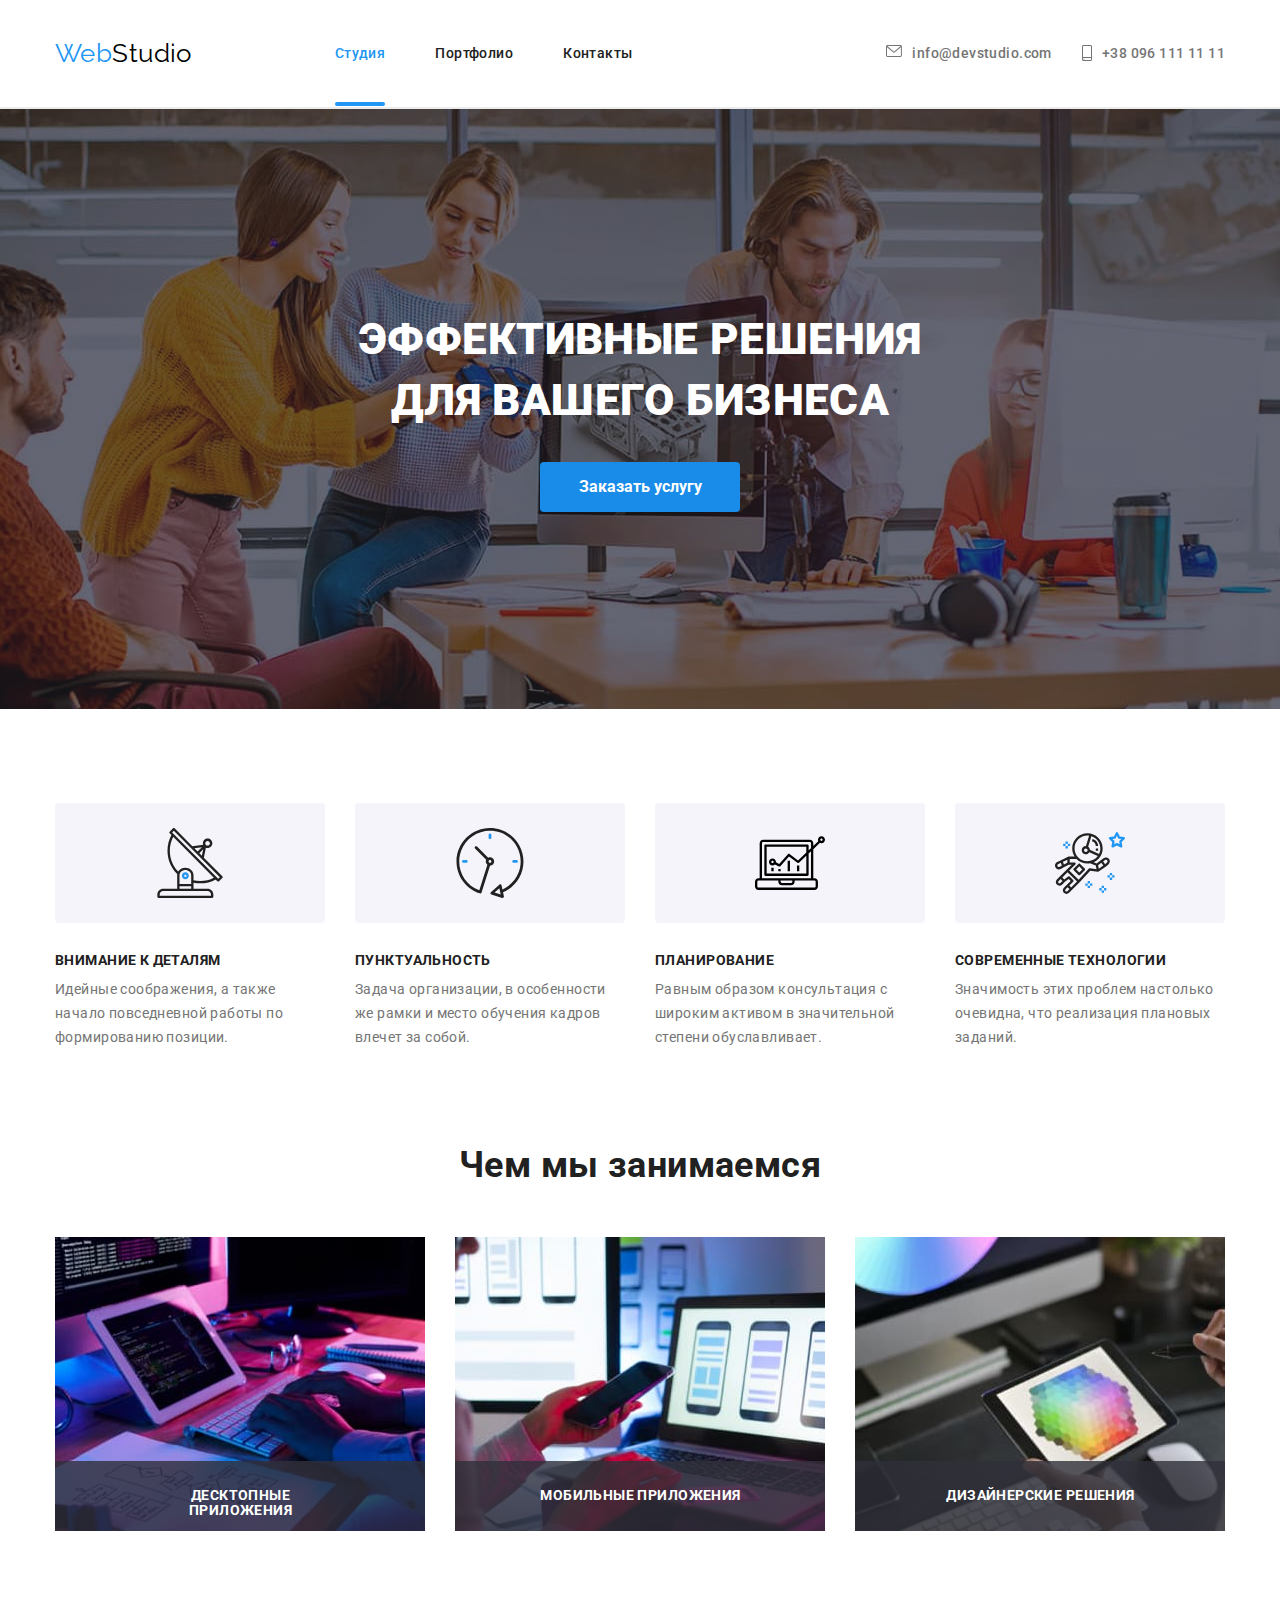
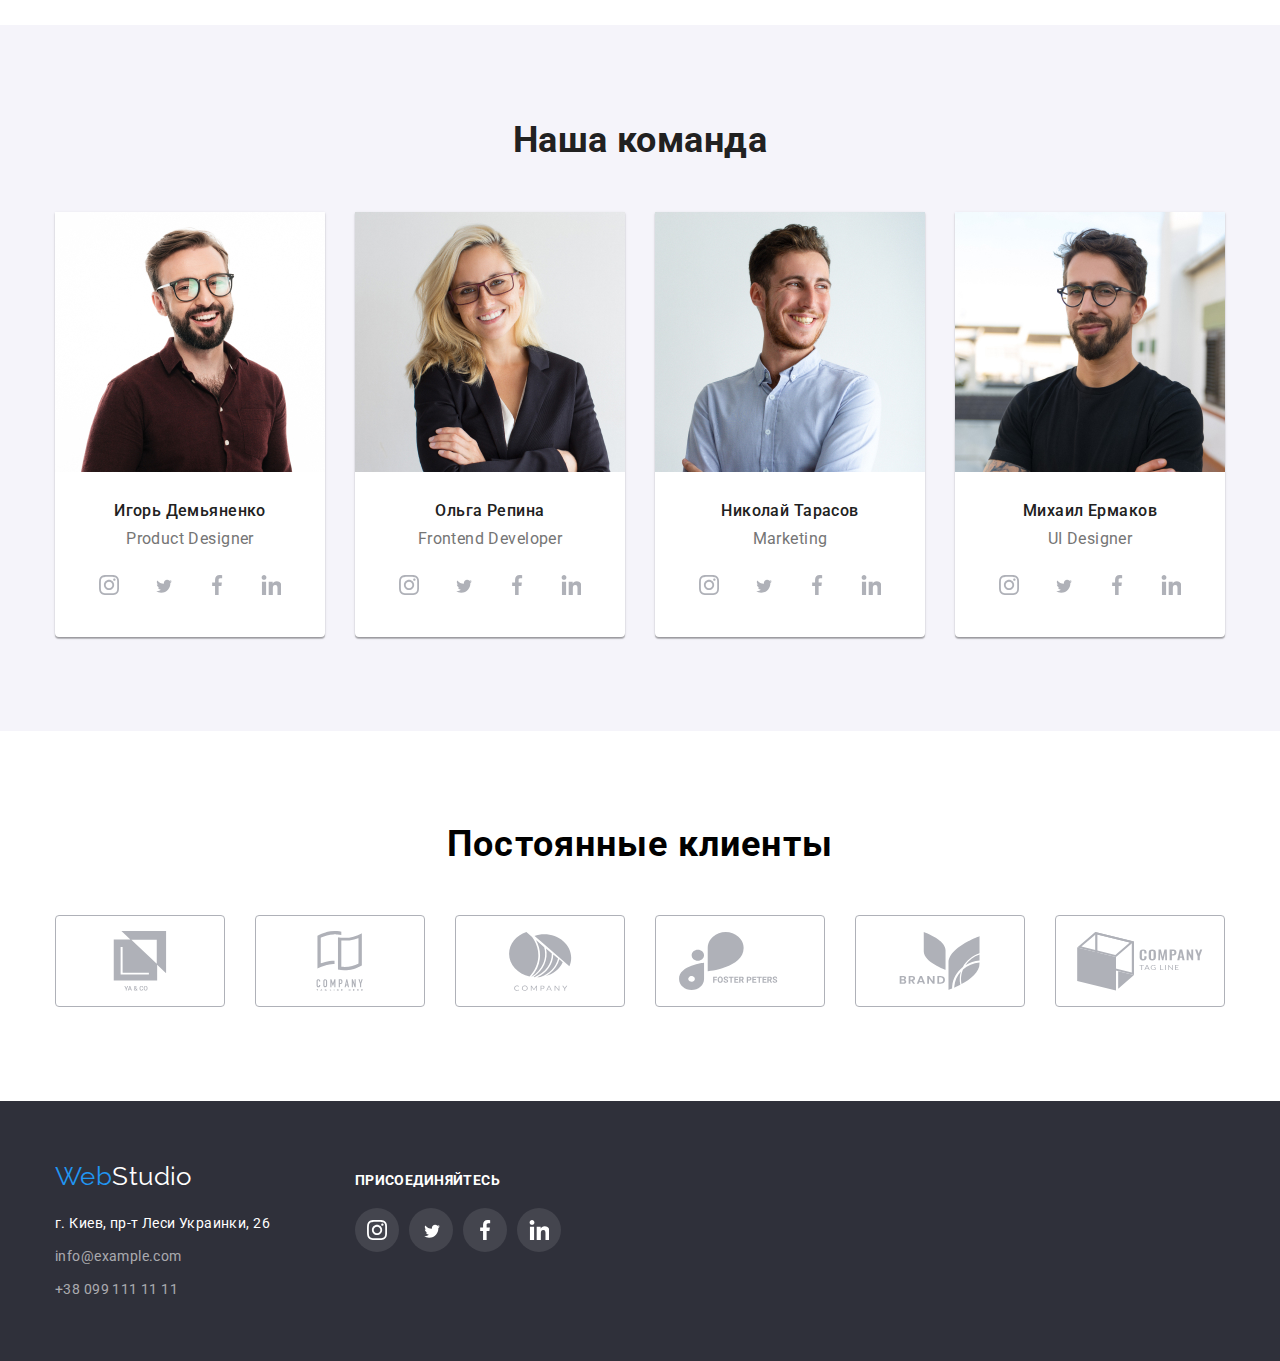
==== index.html @ b3070d26 "Initial commit" ====
<!DOCTYPE html>
<html lang="ru">
  <head>
    <meta charset="UTF-8" />
    <meta http-equiv="X-UA-Compatible" content="IE=edge" />
    <meta name="viewport" content="width=device-width, initial-scale=1.0" />
    <title>Студия</title>
    <link rel="preconnect" href="https://fonts.googleapis.com" />
    <link rel="preconnect" href="https://fonts.gstatic.com" crossorigin />
    <link
      href="https://fonts.googleapis.com/css2?family=Raleway:wght@700&family=Roboto:wght@400;500;700;900&display=swap"
      rel="stylesheet"
    />
    <link
      rel="stylesheet"
      href="https://cdnjs.cloudflare.com/ajax/libs/modern-normalize/1.1.0/modern-normalize.min.css"
    />
    <link rel="stylesheet" href="./css/styles.css" />
  </head>
  <body class="body">
    <!--шапка профиля-->
    <header class="header">
      <div class="container header-container">
        <nav class="main-nav">
          <a href="./index.html" class="logo"
            ><span class="accent">Web</span>Studio</a
          >
          <ul class="site-nav list">
            <li class="item">
              <a href="./index.html" class="link-current link">Студия</a>
            </li>
            <li class="item">
              <a href="./portfolio.html" class="link"> Портфолио</a>
            </li>
            <li class="item"><a href="" class="link">Контакты</a></li>
          </ul>
        </nav>
        <ul class="auth-nav list">
          <li class="auth-item">
            <a href="mailto:info@devstudio.com" class="mail">
              <svg class="auth-icon" width="16" height="12">
                <use href="./images-studio/icons.svg#icon-mail"></use></svg
              >info@devstudio.com</a
            >
          </li>
          <li class="auth-item">
            <a href="tel:+380961111111" class="phone"
              ><svg class="auth-icon" width="10" height="16">
                <use
                  href="./images-studio/icons.svg#icon-smartphone"
                ></use></svg
              >+38 096 111 11 11</a
            >
          </li>
        </ul>
      </div>
    </header>
    <!--Герой-->
    <main>
      <div class="overlay-hero">
        <section class="hero">
          <div class="container hero-container">
            <h1 class="hero-title">
              ЭФФЕКТИВНЫЕ РЕШЕНИЯ<br />
              ДЛЯ ВАШЕГО БИЗНЕСА
            </h1>
            <button type="button" class="hero-button" data-modal-open>
              Заказать услугу
            </button>
          </div>
        </section>
      </div>
      <!--Особенности-->
      <section class="section-feature">
        <div class="container">
          <ul class="feature-list list">
            <li class="item">
              <div class="feature-box">
                <svg class="feature-item">
                  <use href="./images-studio/icons.svg#icon-antenna"></use>
                </svg>
              </div>
              <h3 class="title">Внимание к деталям</h3>
              <p>
                Идейные соображения, а также начало повседневной работы по
                формированию позиции.
              </p>
            </li>
            <li class="item">
              <div class="feature-box">
                <svg class="feature-item">
                  <use href="./images-studio/icons.svg#icon-clock"></use>
                </svg>
              </div>
              <h3 class="title">Пунктуальность</h3>
              <p>
                Задача организации, в особенности же рамки и место обучения
                кадров влечет за собой.
              </p>
            </li>
            <li class="item">
              <div class="feature-box">
                <svg class="feature-item">
                  <use href="./images-studio/icons.svg#icon-diagram"></use>
                </svg>
              </div>
              <h3 class="title">Планирование</h3>
              <p>
                Равным образом консультация с широким активом в значительной
                степени обуславливает.
              </p>
            </li>
            <li class="item">
              <div class="feature-box">
                <svg class="feature-item">
                  <use href="./images-studio/icons.svg#icon-astronaut"></use>
                </svg>
              </div>
              <h3 class="title">Современные технологии</h3>
              <p>
                Значимость этих проблем настолько очевидна, что реализация
                плановых заданий.
              </p>
            </li>
          </ul>
        </div>
      </section>
      <!--чем мы занимаемся-->
      <section class="section works">
        <div class="container works-container">
          <h2 class="works-title">Чем мы занимаемся</h2>
          <ul class="works-list list">
            <li class="works-cover">
              <div class="works-text">
                <p>Десктопные приложения</p>
              </div>
              <img
                src="./images-studio/box1.jpg"
                alt="создание сайтов"
                width="370"
                height="294"
              />
            </li>
            <li class="works-cover">
              <div class="works-text">
                <p>Мобильные приложения</p>
              </div>
              <img
                src="./images-studio/box2.jpg"
                alt="десктоп версия"
                width="370"
                height="294"
              />
            </li>
            <li class="works-cover">
              <div class="works-text">
                <p>Дизайнерские решения</p>
              </div>
              <img
                src="./images-studio/box3.jpg"
                alt="мобильная игры"
                width="370"
                height="294"
              />
            </li>
          </ul>
        </div>
      </section>
      <!--наша команда-->
      <section class="section team">
        <div class="container team-container">
          <h2 class="team-title">Наша команда</h2>
          <ul class="team-list list">
            <li class="team-card">
              <img
                src="./images-studio/1.jpg"
                alt="мужчина в очках"
                width="270"
              />
              <div class="team-wrap">
                <h3 class="team-item">Игорь Демьяненко</h3>
                <p class="description">Product Designer</p>
                <ul class="master-social-list">
                  <li class="master-social-item">
                    <a href="" class="master-social-link">
                      <svg class="master-social-icon" width="20" height="20">
                        <use
                          href="./images-studio/icons.svg#icon-instagram"
                        ></use>
                      </svg>
                    </a>
                  </li>
                  <li class="master-social-item">
                    <a href="" class="master-social-link">
                      <svg class="master-social-icon" width="20" height="20">
                        <use
                          href="./images-studio/icons.svg#icon-twitter"
                        ></use>
                      </svg>
                    </a>
                  </li>
                  <li class="master-social-item">
                    <a href="" class="master-social-link">
                      <svg class="master-social-icon" width="20" height="20">
                        <use
                          href="./images-studio/icons.svg#icon-facebook"
                        ></use>
                      </svg>
                    </a>
                  </li>
                  <li class="master-social-item">
                    <a href="" class="master-social-link">
                      <svg class="master-social-icon" width="20" height="20">
                        <use
                          href="./images-studio/icons.svg#icon-linkedin"
                        ></use>
                      </svg>
                    </a>
                  </li>
                </ul>
              </div>
            </li>
            <li class="team-card">
              <img
                src="./images-studio/2.jpg"
                alt="девушка блондинка"
                width="270"
              />
              <div class="team-wrap">
                <h3 class="team-item">Ольга Репина</h3>
                <p class="description">Frontend Developer</p>
                <ul class="master-social-list">
                  <li class="master-social-item">
                    <a href="" class="master-social-link">
                      <svg class="master-social-icon" width="20" height="20">
                        <use
                          href="./images-studio/icons.svg#icon-instagram"
                        ></use>
                      </svg>
                    </a>
                  </li>
                  <li class="master-social-item">
                    <a href="" class="master-social-link">
                      <svg class="master-social-icon" width="20" height="20">
                        <use
                          href="./images-studio/icons.svg#icon-twitter"
                        ></use>
                      </svg>
                    </a>
                  </li>
                  <li class="master-social-item">
                    <a href="" class="master-social-link">
                      <svg class="master-social-icon" width="20" height="20">
                        <use
                          href="./images-studio/icons.svg#icon-facebook"
                        ></use>
                      </svg>
                    </a>
                  </li>
                  <li class="master-social-item">
                    <a href="" class="master-social-link">
                      <svg class="master-social-icon" width="20" height="20">
                        <use
                          href="./images-studio/icons.svg#icon-linkedin"
                        ></use>
                      </svg>
                    </a>
                  </li>
                </ul>
              </div>
            </li>
            <li class="team-card">
              <img
                src="./images-studio/3.jpg"
                alt="парень в рубашке"
                width="270"
              />
              <div class="team-wrap">
                <h3 class="team-item">Николай Тарасов</h3>
                <p class="description">Marketing</p>
                <ul class="master-social-list">
                  <li class="master-social-item">
                    <a href="" class="master-social-link">
                      <svg class="master-social-icon" width="20" height="20">
                        <use
                          href="./images-studio/icons.svg#icon-instagram"
                        ></use>
                      </svg>
                    </a>
                  </li>
                  <li class="master-social-item">
                    <a href="" class="master-social-link">
                      <svg class="master-social-icon" width="20" height="20">
                        <use
                          href="./images-studio/icons.svg#icon-twitter"
                        ></use>
                      </svg>
                    </a>
                  </li>
                  <li class="master-social-item">
                    <a href="" class="master-social-link">
                      <svg class="master-social-icon" width="20" height="20">
                        <use
                          href="./images-studio/icons.svg#icon-facebook"
                        ></use>
                      </svg>
                    </a>
                  </li>
                  <li class="master-social-item">
                    <a href="" class="master-social-link">
                      <svg class="master-social-icon" width="20" height="20">
                        <use
                          href="./images-studio/icons.svg#icon-linkedin"
                        ></use>
                      </svg>
                    </a>
                  </li>
                </ul>
              </div>
            </li>
            <li class="team-card">
              <img
                src="./images-studio/4.jpg"
                alt="мужчина в очках"
                width="270"
              />
              <div class="team-wrap">
                <h3 class="team-item">Михаил Ермаков</h3>
                <p class="description">UI Designer</p>
                <ul class="master-social-list">
                  <li class="master-social-item">
                    <a href="" class="master-social-link">
                      <svg class="master-social-icon" widht="20" height="20">
                        <use
                          href="./images-studio/icons.svg#icon-instagram"
                        ></use>
                      </svg>
                    </a>
                  </li>
                  <li class="master-social-item">
                    <a href="" class="master-social-link">
                      <svg class="master-social-icon" width="20" height="20">
                        <use
                          href="./images-studio/icons.svg#icon-twitter"
                        ></use>
                      </svg>
                    </a>
                  </li>
                  <li class="master-social-item">
                    <a href="" class="master-social-link">
                      <svg class="master-social-icon" width="20" height="20">
                        <use
                          href="./images-studio/icons.svg#icon-facebook"
                        ></use>
                      </svg>
                    </a>
                  </li>
                  <li class="master-social-item">
                    <a href="" class="master-social-link">
                      <svg class="master-social-icon" width="20" height="20">
                        <use
                          href="./images-studio/icons.svg#icon-linkedin"
                        ></use>
                      </svg>
                    </a>
                  </li>
                </ul>
              </div>
            </li>
          </ul>
        </div>
      </section>
      <!--постоянные клиенты-->
      <section class="section-clients">
        <div class="clients container">
          <h2 class="clients-title">Постоянные клиенты</h2>
          <ul class="clients list">
            <li class="clients-item">
              <a href="" class="clients-link">
                <svg class="clients-icon" width="106" height="60">
                  <use href="./images-studio/icons.svg#icon-group"></use>
                </svg>
              </a>
            </li>
            <li class="clients-item">
              <a href="" class="clients-link">
                <svg class="clients-icon" widht="106" height="60">
                  <use href="./images-studio/icons.svg#icon-group3"></use>
                </svg>
              </a>
            </li>
            <li class="clients-item">
              <a href="" class="clients-link">
                <svg class="clients-icon" widht="106" height="60">
                  <use href="./images-studio/icons.svg#icon-group1"></use>
                </svg>
              </a>
            </li>
            <li class="clients-item">
              <a href="" class="clients-link">
                <svg class="clients-icon" widht="106" height="60">
                  <use href="./images-studio/icons.svg#icon-group4"></use>
                </svg>
              </a>
            </li>
            <li class="clients-item">
              <a href="" class="clients-link">
                <svg class="clients-icon" widht="106" height="60">
                  <use href="./images-studio/icons.svg#icon-group2"></use>
                </svg>
              </a>
            </li>
            <li class="clients-item">
              <a href="clients-icon" class="clients-link">
                <svg class="clients-icon" widht="106" height="60">
                  <use href="./images-studio/icons.svg#icon-group5"></use>
                </svg>
              </a>
            </li>
          </ul>
        </div>
      </section>
    </main>
    <!-- подвал-->
    <footer class="footer">
      <div class="container footer-container">
        <div>
          <a href="/" class="logo"><span class="accent">Web</span>Studio</a>
          <address>
            <p class="footer-address">г. Киев, пр-т Леси Украинки, 26</p>
            <a href="mailto:info@example.com" class="footer-mail"
              >info@example.com</a
            >
            <a href="tel:+380991111111" class="footer-phone"
              >+38 099 111 11 11</a
            >
          </address>
        </div>
        <div class="footer-join">
          <p class="join-title">ПРИСОЕДИНЯЙТЕСЬ</p>
          <ul class="footer master-social-list">
            <li class="master-social-item">
              <a href="" class="master-social-link">
                <svg class="master-social-icon" width="20" height="20">
                  <use href="./images-studio/icons.svg#icon-instagram"></use>
                </svg>
              </a>
            </li>
            <li class="master-social-item">
              <a href="" class="master-social-link">
                <svg class="master-social-icon" width="20" height="20">
                  <use href="./images-studio/icons.svg#icon-twitter"></use>
                </svg>
              </a>
            </li>
            <li class="master-social-item">
              <a href="" class="master-social-link">
                <svg class="master-social-icon" width="20" height="20">
                  <use href="./images-studio/icons.svg#icon-facebook"></use>
                </svg>
              </a>
            </li>
            <li class="master-social-item">
              <a href="" class="master-social-link">
                <svg class="master-social-icon" width="20" height="20">
                  <use href="./images-studio/icons.svg#icon-linkedin"></use>
                </svg>
              </a>
            </li>
          </ul>
        </div>
      </div>
    </footer>
    <div class="backdrop is-hidden" data-modal>
      <div class="modal">
        <button class="btn-close" data-modal-close>
          <svg class="close-icon" width="18" height="18">
            <use href="/images-studio/icons.svg#icon-close-black"></use>
          </svg>
        </button>
      </div>
    </div>
    <!-- </div> -->
    <script src="./js/modal.js"></script>
  </body>
</html>
---- css/styles.css ----
:root {
  --primary-text-color: #757575;
  --title-text-color: #212121;
  --accent-color: #2196f3;
  --background-button: #188ce8;
  --white-color: #ffffff;
  --icon-clr: ##AFB1B8;

  --background-color: #e5e5e5;
  --hero-background-color: #2f303a;
  --second-accent-color: #000000;
  --filter-background: #f5f4fa;
  
}
html {
  box-sizing: border-box;
}
*,
*::after,
*::before {
    box-sizing: inherit;
}
body {
    background-color: var(--white-color);
    color: var(--primary-text-color);
    font-family: Roboto, sans-serif;
    letter-spacing: 0.03em;
    font-weight: 400;
    font-size: 14px;
    line-height: 1.7;
}
/* ------утилиты----- */
.list {
    list-style: none;
    padding: 0;
    margin: 0;
}
h1,h2,h3,h4,p,ul{
    margin-top: 0;
    margin-bottom: 0;
}
img {
  display: block;
}
/* ----------conteiner--------------- */
.container {
    width: 1200px;
    padding-left: 15px;
    padding-right: 15px;
    margin-left: auto;
    margin-right: auto;
}
/* site nav */
.logo {
    color: var(--second-accent-color);
    font-family: Raleway, cursive;
    font-size: 26px;
    line-height: 1.2;
    text-decoration: none;
    margin-right: 93px;
}
.logo:hover,
.logo:focus {
    color: var(--accent-color);
    transition-property: color;
    transition-duration: 250ms;
    transition-timing-function: cubic-bezier(0.4, 0, 0.2, 1);
}
.accent {
    color: var(--accent-color);
}
/* ----------HEDER-------- */
.header-container {
    display: flex;
    justify-content: space-between;
}
.header {
    padding-top: 25px;
    padding-bottom: 25px;
    border-bottom: 2px solid #ECECEC;
}
/* ------------main  NAV----------------- */
.main-nav {
    display: flex;
    align-items: center;
}
/* ------------SITE NAV----------------- */
.site-nav {
    display: flex;
    justify-content: space-between;
}
.site-nav .item {
    margin-left: 50px;
}
.site-nav .link {
    display: block;
    padding: 20px 0 20px 0;
}
.site-nav .link,
.auth-nav .mail,
.auth-nav .phone,
.site-nav .link-current {
    color: var(--title-text-color);
    font-weight: 500;
    font-size: 14px;
    line-height: 1.2;
    text-decoration: none;
}

.site-nav .link-current {
    color: var(--accent-color);
    position: relative;
  
}
.site-nav .link:hover,
.site-nav .link:focus,
.link-current:hover,
.link-current:focus {
    color: var(--accent-color);
    transition-property: color;
    transition-duration: 250ms;
    transition-timing-function: cubic-bezier(0.4, 0, 0.2, 1);
}
.link-current::after {
    position: absolute;
    content: "";
    border-color: var(--accent-color);
    background-color: var(--accent-color);
    display: block;
    width: 100%;
    height: 4px;
    bottom: -24px;
    
    
    border-radius: 2px; 
}
/* ------------AUTH-NAV----------------- */
.auth-nav {
    display: flex;
    margin-left: auto;
    align-items: center;

}
.auth-nav .item + .item {
    margin-left: 50px;
    display: flex;
}
.auth-nav .mail,
.auth-nav .phone {
    color: var(--primary-text-color);
    text-decoration: none;
    display: flex;
    fill: currentColor;
    padding: 20px 0 20px 0;
}
.auth-item .mail:focus,
.auth-item .mail:hover,
.auth-item .phone:focus,
.auth-item .phone:hover {
    color: var(--accent-color);
    transition-property: color;
    transition-duration: 250ms;
    transition-timing-function: cubic-bezier(0.4, 0, 0.2, 1);
}
.auth-item {
    margin-right: 30px;
    
}
.auth-item:last-child {
    margin-right: 0;
}

.auth-icon {
    margin-right: 10px;
}
------------HERO-----------------
.hero {
    display: flex;
    text-align: center;
    padding-bottom: 200px;
    border: 1px solid #ECECEC;
}
.hero-container {
    padding-top: 200px;
}
.overlay-hero {
    margin-left: auto;
    margin-right: auto;
    max-width: 1600px;
    height: 600px;
    background-color: var(--hero-background-color);
    background-image: linear-gradient(rgba(47, 48, 58, 0.4),
    rgba(47, 48, 58, 0.4)),
    url(../images-studio/bgheaderimg.jpg);
    background-repeat: no-repeat;
    background-size: cover;
    background-position: center;
} 
.hero-title {
    margin-top: 0;
    margin-bottom: 30px;
    color: var(--white-color);
    font-weight: 900;
    font-size: 44px;
    line-height: 1.4;
    text-align: center;
}
.hero-button {
    display: block;
    border-radius: 4px;
    border: 4px transparent;
    color: var(--white-color);
    background-color: var(--background-button);
    width: 200px;
    height: 50px;
    font-family: inherit;
    font-weight: 700;
    font-size: 16px;
    line-height: 1.8;
    cursor: pointer;
    margin: 0 auto;
}
.hero-button:hover,
.hero-button:focus {
    color: var(--accent-color);
    background-color: var(--white-color);
    transition-property: background-color, color;
    transition-duration: 250ms;
    transition-timing-function: cubic-bezier(0.4, 0, 0.2, 1);
  
} 
.backdrop {
    position: fixed;
    left: 0px;
    top: 0px;
    width: 100%;
    height: 100%;
    
    background-color: rgba(0, 0, 0, 0.2);
    transition: opacity 300ms linear;

}
.backdrop.is-hidden {
    visibility: hidden;
    pointer-events: none;
    opacity: 0;
    
    
}
.modal {
    position: absolute;
    top: 50%;
    left: 50%;
    transform: translate(-50%, -50%);

    width: 528px;
    height: 581px;

    background-color: var(--white-color);
    box-shadow: 0px 1px 3px rgba(0, 0, 0, 0.12),
    0px 1px 1px rgba(0, 0, 0, 0.14),
    0px 2px 1px rgba(0, 0, 0, 0.2);
    border-radius: 4px;
}
.btn-close {
    position: absolute;
    right: 10px;
    top: 10px;
    width: 30px;
    height: 30px;
    padding: 8px;
   
    border-radius: 50%;
    background: var(--white-color);
    border: 1px solid rgba(0, 0, 0, 0.1);
    display: flex;
    justify-content: center;
    align-items: center;
}
.close-icon {
  
  /* width: 18px;
  height: 18px; */
  
}
/* ------------SECTION----------------- */
.section {
    padding: 94px 0px;
} 
.section .title {
    color: var(--title-text-color);
    font-weight: 700;
    font-size: 14px;
    line-height: 1.1;
}
/* ---------------FETURES-------------- */
.section-feature {
    padding: 94px 0px;
}
.feature-list .title {
    color: var(--title-text-color);
    font-weight: 700;
    font-size: 14px;
    line-height: 1.1;
    text-transform: uppercase;
    margin-bottom: 10px;
}
.feature-list {
    display: flex;
    flex-direction: row;
    flex-wrap: nowrap; 
}
.feature-list .item {
    width: 270px;
    margin-right: 30px;
}
  .feature-list .item:last-child {
    margin-right: 0px;
}
.feature-box {
    margin-bottom: 30px;
    height: 120px;
    display: flex;
    justify-content: center;
    align-items: center;
    background: #F5F4FA;
    border-radius: 4px; 
}
.feature-item {
    width: 70px;
    height: 70px;
}
/* ---------------WORK -------------- */
.works {
    padding-top: 0px;
}
.works-title,
.team-title {
    color: var(--title-text-color);
    font-weight: 700;
    font-size: 36px;
    line-height: 1.2;
    text-align: center;
    margin-bottom: 50px;
}
.works-list {
    display: flex;
    justify-content: space-between;
}
.works-cover {
    position: relative;
    /* Transform: translateY(-50%); */
    display: flex;
    justify-content: center;
    align-items: center;
    
}
.works-text {
    position: absolute;
    left: 100px;
    font-weight: 700;
    font-size: 14px;
    line-height: 1.1;
    text-align: center;
    letter-spacing: 0.03em;
    text-align: center;
    background-color: rgba(47, 48, 58, 0.8);
    text-transform: uppercase;
    color: #FFFFFF;
    width: 370px;
    height: 70px;
    left: 0;
    bottom: 0; 
    padding: 27px 82px 27px 83px;
}

.overlay {
    position: absolute;
    top: 0;
    width: 100%;
    height: 100%;
    color: var(--white-color);
    background: rgba(33, 150, 243, 0.9);
    padding: 63px 24px;
    transform: translateY(100%);
    transition: transform 250ms;
    transition-duration: cubic-bezier(0.4, 0, 0.2, 1);
} 
/* ------------TEAM--------- */
.team {
    display: flex;
    padding-top: 94px;
    padding-bottom: 94px;
    background-color: #F5F4FA;
    margin-bottom: 0;
}
.team-card {
    background-color: var(--white-color);
    margin-right: 30px;
    border-radius: 0px 0px 4px 4px;
    box-shadow: 0px 1px 3px
    rgba(0, 0, 0, 0.12),
    0px 1px 1px rgba(0, 0, 0, 0.14),
    0px 2px 1px rgba(0, 0, 0, 0.2);
}
.team-card:last-child {
    margin-right: 0px;
}
.team-list {
    display: flex;
}
.team-wrap {
    border-radius: 0px 0px 4px 4px;
    padding-top: 30px;
    padding-bottom: 30px;
}
.team-item {
    color: var(--title-text-color);
    font-weight: 500;
    font-size: 16px;
    line-height: 1.1;
    margin-bottom: 10px;
    text-align: center;
}
.description {
    font-size: 16px;
    line-height: 1.1;
    text-align: center;
    margin-bottom: 16px;
}
.master-social-list {
    display: flex;
    list-style: none;
    align-items: center;
    padding-left: 32px;
}
.master-social-item {
    margin-right: 10px;
}
.master-social-item:last-child {
    margin-right: 0px;
}
.master-social-link {
    width: 44px;
    height: 44px;
    border-radius: 50%;
    display: flex; 
    background-color: var(--white-color);
    justify-content: center;
    align-items: center;
    color: var(--white-color);
}
.master-social-icon {
    fill: #AFB1B8;
}
.master-social-link:hover,
.master-social-link:focus {
    background-color: var(--accent-color);
    transition-property: background-color;
    transition-duration: 250ms;
    transition-timing-function: cubic-bezier(0.4, 0, 0.2, 1);
}
.master-social-link:hover svg,
.master-social-link:focus svg {
    fill: var(--white-color);
    
}
/* --------------CLIENTS---------------------- */
.section-clients {
    padding-top: 94px;
    padding-bottom: 94px;
}
.clients-title {
    text-align: center;
    margin-bottom: 50px;
    font-weight: 700;
    font-size: 36px;
    line-height: 1.1;
    letter-spacing: 0.03em;
    color: var(--second-accent-color);
}
.clients .list {
    display: flex;
}
.clients-item {
    margin-right: 30px; 
}
.clients-link {
    display: flex;
    justify-content: center;
    align-items: center;
    width: 170px;
    height: 92px;
    border: 1px solid #AFB1B8;
    border-radius: 4px;
    fill: #AFB1B8;
}
.clients-item:last-child {
    margin-right: 0;
}
.clients-link:hover,
.clients-link:focus,
.clients-icon:hover,
.clients-icon:focus {
    fill: var(--accent-color);
    border-color: var(--accent-color);
    transition-property: fill, border-color;
    transition-duration: 250ms;
    transition-timing-function: cubic-bezier(0.4, 0, 0.2, 1);
}
/* ---------------FOOTER-------------- */
.footer-container {
    display: flex;
  align-items: baseline;
}
.footer {
    background-color: var(--hero-background-color);
    padding-top: 60px;
    padding-bottom: 60px;
}
.footer .logo {
    color: var(--white-color);
    margin-bottom: 20px;
    display: flex;
    text-decoration: none;
}
.footer .logo:hover {
    color: var(--accent-color);
    transition-property: color;
    transition-duration: 250ms;
    transition-timing-function: cubic-bezier(0.4, 0, 0.2, 1);
}
.footer-address,
.footer-mail,
.footer-phone {
    color: var(--white-color);
    font-style: normal;
    font-size: 14px;
    line-height: 1.7;
}
.footer-mail,
.footer-phone {
    color: rgba(255, 255, 255, 0.6);
    display: block;
    text-decoration: none;
}
.footer-mail:hover,
.footer-phone:hover,
.footer-mail:focus,
.footer-phone:focus {
    color: var(--accent-color);
    transition-property: color;
    transition-duration: 250ms;
    transition-timing-function: cubic-bezier(0.4, 0, 0.2, 1);
}
.footer-address,
.footer-mail {
    margin-bottom: 9px;
}
 .footer-join {
  margin-left: 70px;
}
.join-title {
    color: var(--white-color);
    font-weight: 700;
    font-size: 14px;
    line-height: 1.1;
}
.footer .master-social-list {
    width: 205px;
    margin-top: 20px;
    padding: 0px;
}
.footer .master-social-link {
    background: rgba(255, 255, 255, 0.1);
}

.footer .master-social-icon {
    fill: var(--white-color);
}
.master-social-link:hover,
.master-social-link:focus{
    background-color: var(--accent-color);
    transition-property: background-color;
    transition-duration: 250ms;
    transition-timing-function: cubic-bezier(0.4, 0, 0.2, 1);
}

/* ------PORTFOLIO------------- */
.buttons {
    color: var(--title-text-color);
    background-color: var(--filter-background);
    font-family: inherit;
    font-weight: 500;
    font-size: 16px;
    line-height: 1.6;
    padding: 6px 22px;
    border-radius: 4px;
    border-color: transparent;
    min-height: 38px;
    cursor: pointer;
}
.btn-item {
    margin-right: 8px;
}
.btn-item:last-child {
    margin-right: 0px;
}
.buttons:hover,
.buttons:focus {
    color: var(--white-color);
    background-color: var(--accent-color);
    box-shadow: 0px 4px 4px rgba(0, 0, 0, 0.25);
    transition-property: background-color, box-shadow;
    transition-duration: 250ms;
    transition-timing-function: cubic-bezier(0.4, 0, 0.2, 1);
}
.buttons-filter {
    display: flex;
    justify-content: center;
    margin-bottom: 50px;
}
/* ----------------FILTER----------- */
.filter-list .title {
    color: var(--title-text-color);
    font-weight: 700;
    font-size: 18px;
    line-height: 2;
}
.filter-container {
    display: flex;
    flex-wrap: wrap;
}

.filter-wrap {
    padding: 20px 24px;
    border: 1px solid #EEEEEE;
    border-top: 0px;
}
.filter-modal {
  position: relative;
  overflow: hidden;
}

.filter-item:hover .overlay {
    transform: translateY(0%);
    
}
.overlay {
    position: absolute;
    top: 0;
    width: 100%;
    height: 100%;
    color: var(--white-color);
    background: rgba(33, 150, 243, 0.9);
    padding: 63px 24px;
    transform: translateY(100%);
    transition-property: background-color, color, translateY(100%);
    transition-duration: 250ms;
    transition-timing-function: cubic-bezier(0.4, 0, 0.2, 1);
}
.filter-list {
    display: flex;
    flex-wrap: wrap;
}
.filter-item {
    width: 370px;
    font-size: 16px;
    line-height: 1.8;
    margin-right: 30px;
    margin-bottom: 30px;
    width: 370px;
    width: calc((100% - 2 * 30px) / 3);
    
}
.filter-item:hover,
.filter-item:focus {
    box-shadow: 0px 1px 1px rgba(0, 0, 0, 0.12),
    0px 4px 4px rgba(0, 0, 0, 0.06),
    1px 4px 6px rgba(0, 0, 0, 0.16);
    transition-property: box-shadow;
    transition-duration: 250ms;
    transition-timing-function: cubic-bezier(0.4, 0, 0.2, 1);;
}
.filter-item:nth-child(3n) {
    margin-right: 0;
}
.filter-item:nth-last-child(-n + 3) {
    margin-bottom: 0;
}
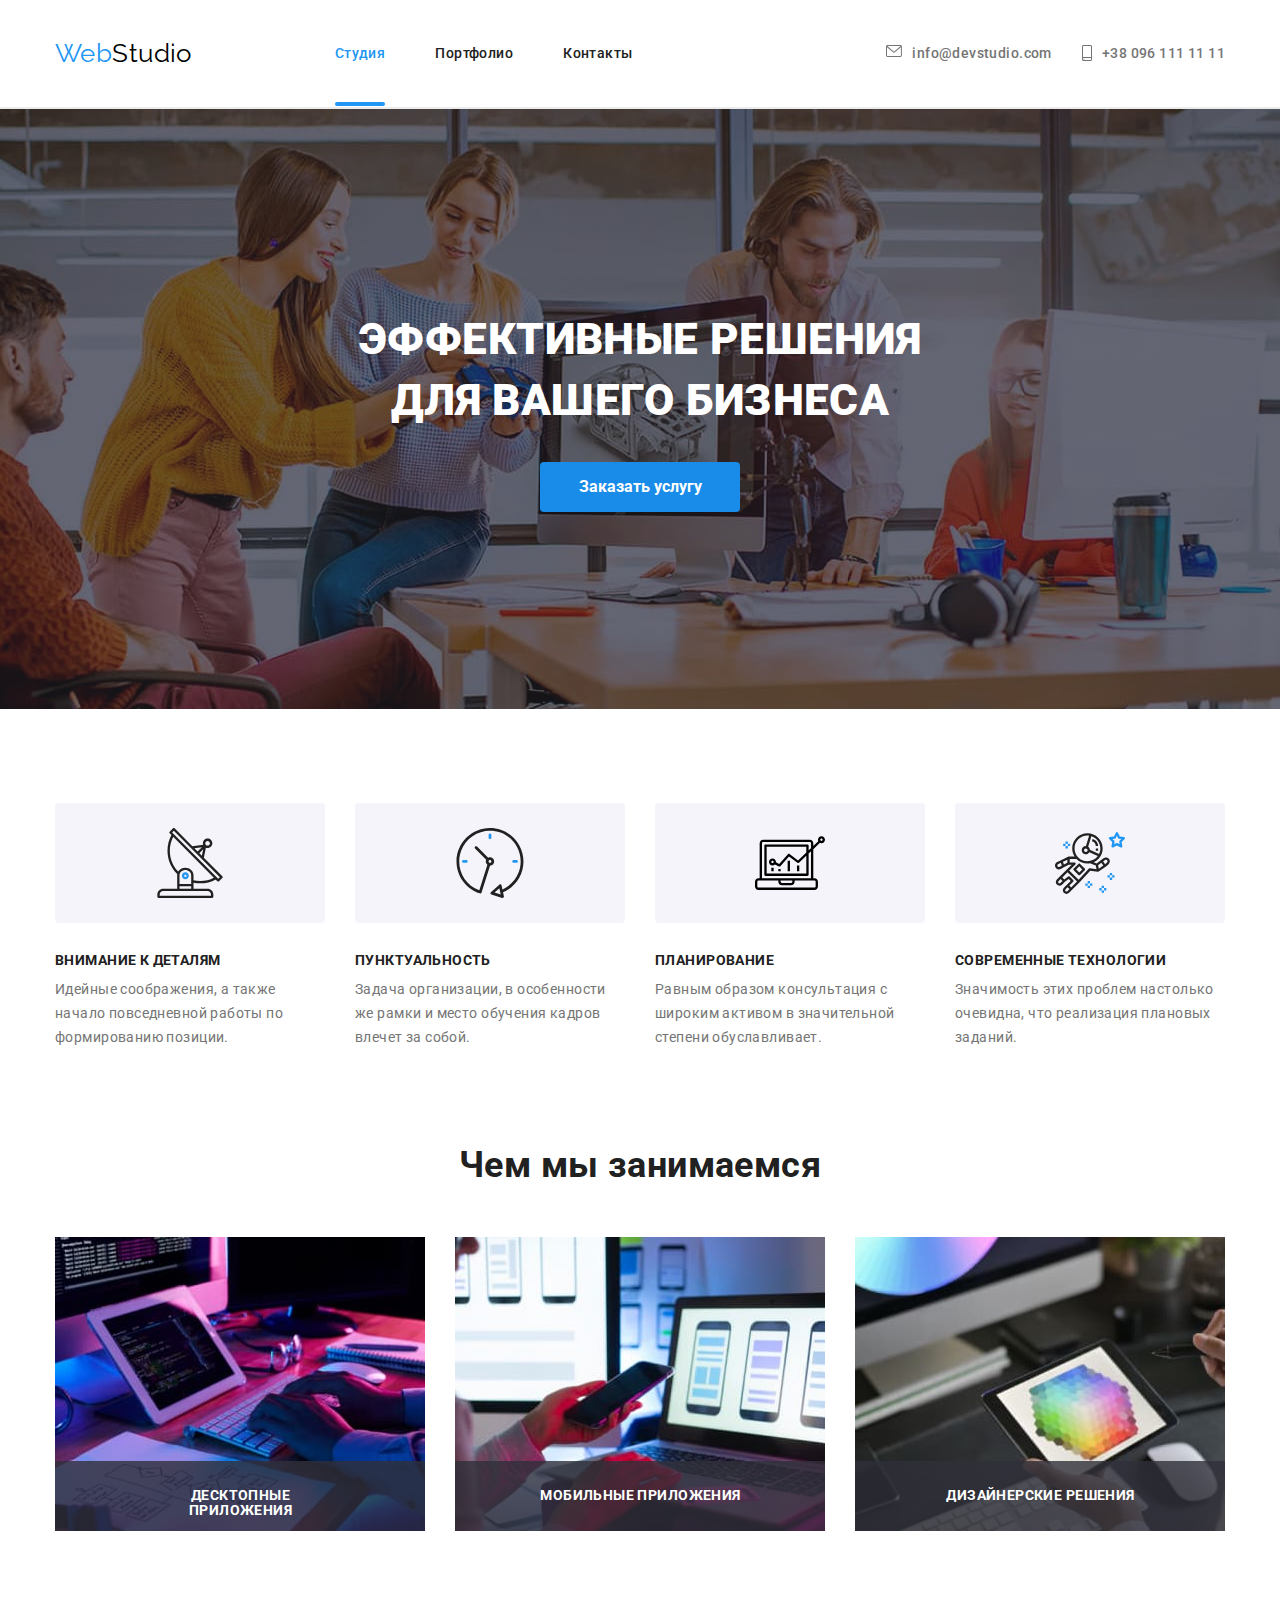
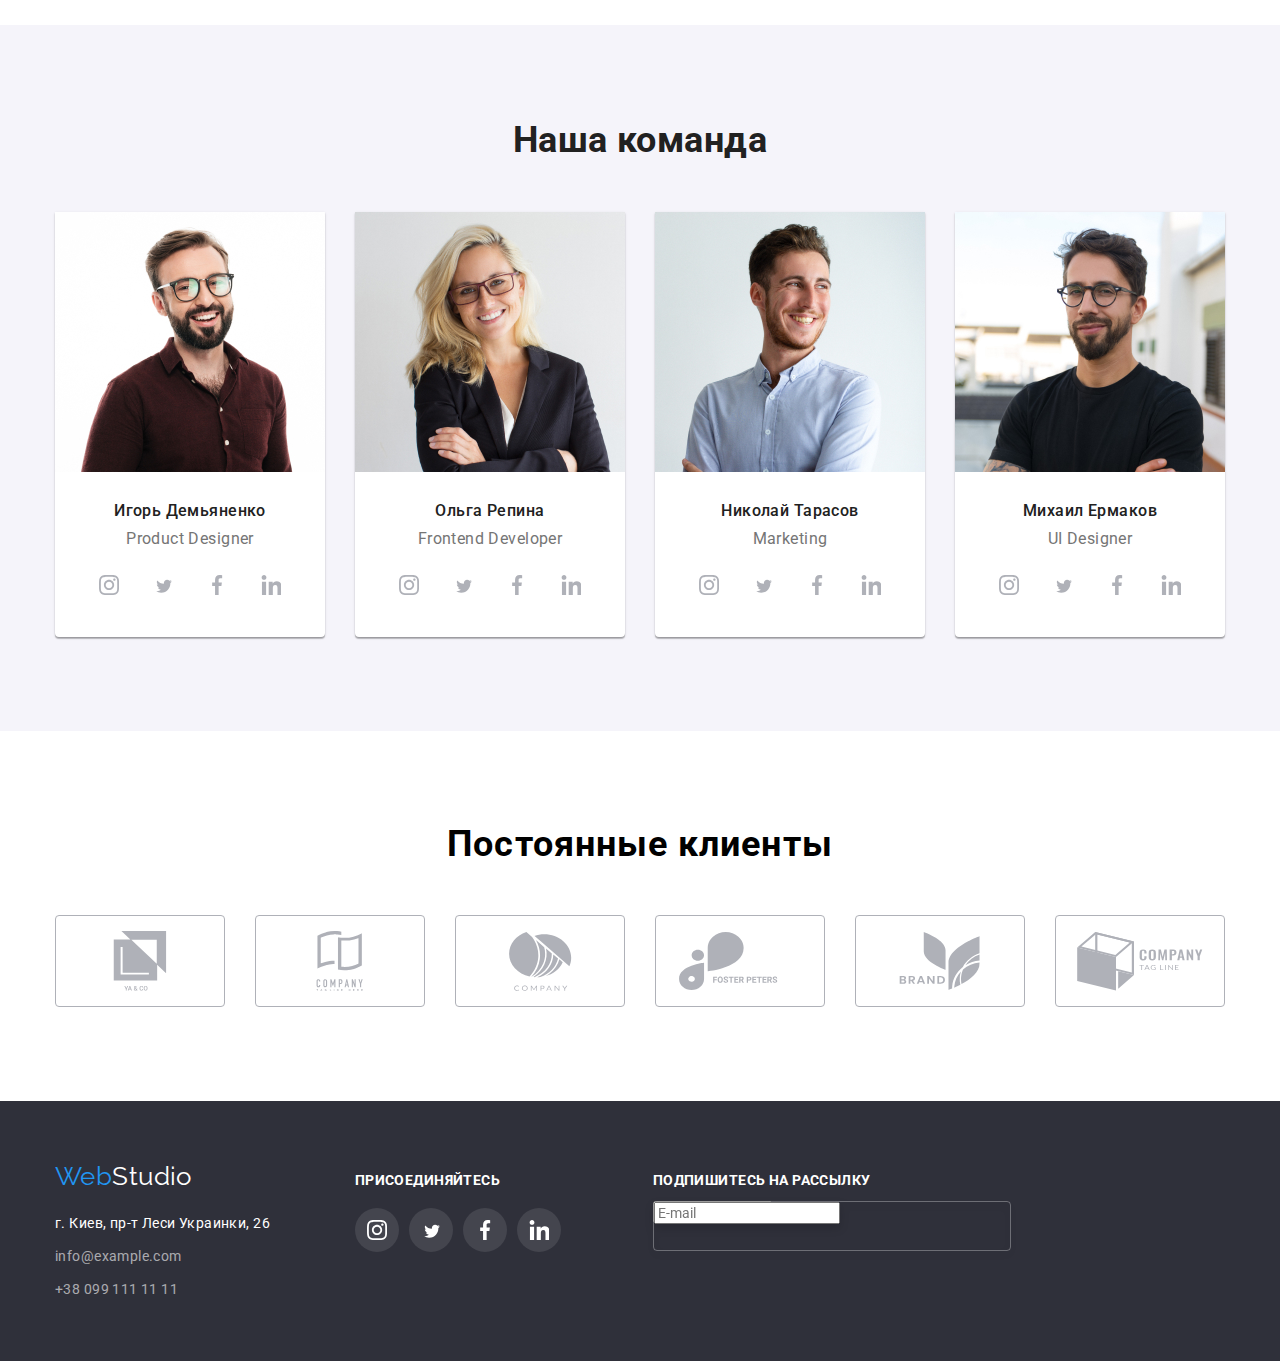
==== commit e684bb24: "старт" ====
--- a/index.html
+++ b/index.html
@@ -1,486 +1,649 @@
 <!DOCTYPE html>
 <html lang="ru">
-  <head>
-    <meta charset="UTF-8" />
-    <meta http-equiv="X-UA-Compatible" content="IE=edge" />
-    <meta name="viewport" content="width=device-width, initial-scale=1.0" />
-    <title>Студия</title>
-    <link rel="preconnect" href="https://fonts.googleapis.com" />
-    <link rel="preconnect" href="https://fonts.gstatic.com" crossorigin />
-    <link
-      href="https://fonts.googleapis.com/css2?family=Raleway:wght@700&family=Roboto:wght@400;500;700;900&display=swap"
-      rel="stylesheet"
-    />
-    <link
-      rel="stylesheet"
-      href="https://cdnjs.cloudflare.com/ajax/libs/modern-normalize/1.1.0/modern-normalize.min.css"
-    />
-    <link rel="stylesheet" href="./css/styles.css" />
-  </head>
-  <body class="body">
-    <!--шапка профиля-->
-    <header class="header">
-      <div class="container header-container">
-        <nav class="main-nav">
-          <a href="./index.html" class="logo"
-            ><span class="accent">Web</span>Studio</a
-          >
-          <ul class="site-nav list">
-            <li class="item">
-              <a href="./index.html" class="link-current link">Студия</a>
-            </li>
-            <li class="item">
-              <a href="./portfolio.html" class="link"> Портфолио</a>
-            </li>
-            <li class="item"><a href="" class="link">Контакты</a></li>
-          </ul>
-        </nav>
-        <ul class="auth-nav list">
-          <li class="auth-item">
-            <a href="mailto:info@devstudio.com" class="mail">
-              <svg class="auth-icon" width="16" height="12">
-                <use href="./images-studio/icons.svg#icon-mail"></use></svg
-              >info@devstudio.com</a
-            >
-          </li>
-          <li class="auth-item">
-            <a href="tel:+380961111111" class="phone"
-              ><svg class="auth-icon" width="10" height="16">
-                <use
-                  href="./images-studio/icons.svg#icon-smartphone"
-                ></use></svg
-              >+38 096 111 11 11</a
-            >
-          </li>
-        </ul>
-      </div>
-    </header>
-    <!--Герой-->
-    <main>
-      <div class="overlay-hero">
-        <section class="hero">
-          <div class="container hero-container">
-            <h1 class="hero-title">
-              ЭФФЕКТИВНЫЕ РЕШЕНИЯ<br />
-              ДЛЯ ВАШЕГО БИЗНЕСА
-            </h1>
-            <button type="button" class="hero-button" data-modal-open>
-              Заказать услугу
-            </button>
-          </div>
-        </section>
-      </div>
-      <!--Особенности-->
-      <section class="section-feature">
-        <div class="container">
-          <ul class="feature-list list">
-            <li class="item">
-              <div class="feature-box">
-                <svg class="feature-item">
-                  <use href="./images-studio/icons.svg#icon-antenna"></use>
-                </svg>
-              </div>
-              <h3 class="title">Внимание к деталям</h3>
-              <p>
-                Идейные соображения, а также начало повседневной работы по
-                формированию позиции.
-              </p>
-            </li>
-            <li class="item">
-              <div class="feature-box">
-                <svg class="feature-item">
-                  <use href="./images-studio/icons.svg#icon-clock"></use>
-                </svg>
-              </div>
-              <h3 class="title">Пунктуальность</h3>
-              <p>
-                Задача организации, в особенности же рамки и место обучения
-                кадров влечет за собой.
-              </p>
-            </li>
-            <li class="item">
-              <div class="feature-box">
-                <svg class="feature-item">
-                  <use href="./images-studio/icons.svg#icon-diagram"></use>
-                </svg>
-              </div>
-              <h3 class="title">Планирование</h3>
-              <p>
-                Равным образом консультация с широким активом в значительной
-                степени обуславливает.
-              </p>
-            </li>
-            <li class="item">
-              <div class="feature-box">
-                <svg class="feature-item">
-                  <use href="./images-studio/icons.svg#icon-astronaut"></use>
-                </svg>
-              </div>
-              <h3 class="title">Современные технологии</h3>
-              <p>
-                Значимость этих проблем настолько очевидна, что реализация
-                плановых заданий.
-              </p>
-            </li>
-          </ul>
+    <head>
+        <meta charset="UTF-8" />
+        <meta http-equiv="X-UA-Compatible" content="IE=edge" />
+        <meta name="viewport" content="width=device-width, initial-scale=1.0" />
+        <title>Студия</title>
+        <link rel="preconnect" href="https://fonts.googleapis.com" />
+        <link rel="preconnect" href="https://fonts.gstatic.com" crossorigin />
+        <link
+            href="https://fonts.googleapis.com/css2?family=Raleway:wght@700&family=Roboto:wght@400;500;700;900&display=swap"
+            rel="stylesheet"
+        />
+        <link
+            rel="stylesheet"
+            href="https://cdnjs.cloudflare.com/ajax/libs/modern-normalize/1.1.0/modern-normalize.min.css"
+        />
+        <link rel="stylesheet" href="./css/styles.css" />
+    </head>
+    <body class="body">
+        <!--шапка профиля-->
+        <header class="header">
+            <div class="container header-container">
+                <nav class="main-nav">
+                    <a href="./index.html" class="logo"
+                        ><span class="accent">Web</span>Studio</a
+                    >
+                    <ul class="site-nav list">
+                        <li class="item">
+                            <a href="./index.html" class="link-current link"
+                                >Студия</a
+                            >
+                        </li>
+                        <li class="item">
+                            <a href="./portfolio.html" class="link">
+                                Портфолио</a
+                            >
+                        </li>
+                        <li class="item">
+                            <a href="" class="link">Контакты</a>
+                        </li>
+                    </ul>
+                </nav>
+                <ul class="auth-nav list">
+                    <li class="auth-item">
+                        <a href="mailto:info@devstudio.com" class="mail">
+                            <svg class="auth-icon" width="16" height="12">
+                                <use
+                                    href="./images-studio/icons.svg#icon-mail"
+                                ></use></svg
+                            >info@devstudio.com</a
+                        >
+                    </li>
+                    <li class="auth-item">
+                        <a href="tel:+380961111111" class="phone"
+                            ><svg class="auth-icon" width="10" height="16">
+                                <use
+                                    href="./images-studio/icons.svg#icon-smartphone"
+                                ></use></svg
+                            >+38 096 111 11 11</a
+                        >
+                    </li>
+                </ul>
+            </div>
+        </header>
+        <!--Герой-->
+        <main>
+            <div class="overlay-hero">
+                <section class="hero">
+                    <div class="container hero-container">
+                        <h1 class="hero-title">
+                            ЭФФЕКТИВНЫЕ РЕШЕНИЯ<br />
+                            ДЛЯ ВАШЕГО БИЗНЕСА
+                        </h1>
+                        <button
+                            type="button"
+                            class="hero-button"
+                            data-modal-open
+                        >
+                            Заказать услугу
+                        </button>
+                    </div>
+                </section>
+            </div>
+            <!--Особенности-->
+            <section class="section-feature">
+                <div class="container">
+                    <ul class="feature-list list">
+                        <li class="item">
+                            <div class="feature-box">
+                                <svg class="feature-item">
+                                    <use
+                                        href="./images-studio/icons.svg#icon-antenna"
+                                    ></use>
+                                </svg>
+                            </div>
+                            <h3 class="title">Внимание к деталям</h3>
+                            <p>
+                                Идейные соображения, а также начало повседневной
+                                работы по формированию позиции.
+                            </p>
+                        </li>
+                        <li class="item">
+                            <div class="feature-box">
+                                <svg class="feature-item">
+                                    <use
+                                        href="./images-studio/icons.svg#icon-clock"
+                                    ></use>
+                                </svg>
+                            </div>
+                            <h3 class="title">Пунктуальность</h3>
+                            <p>
+                                Задача организации, в особенности же рамки и
+                                место обучения кадров влечет за собой.
+                            </p>
+                        </li>
+                        <li class="item">
+                            <div class="feature-box">
+                                <svg class="feature-item">
+                                    <use
+                                        href="./images-studio/icons.svg#icon-diagram"
+                                    ></use>
+                                </svg>
+                            </div>
+                            <h3 class="title">Планирование</h3>
+                            <p>
+                                Равным образом консультация с широким активом в
+                                значительной степени обуславливает.
+                            </p>
+                        </li>
+                        <li class="item">
+                            <div class="feature-box">
+                                <svg class="feature-item">
+                                    <use
+                                        href="./images-studio/icons.svg#icon-astronaut"
+                                    ></use>
+                                </svg>
+                            </div>
+                            <h3 class="title">Современные технологии</h3>
+                            <p>
+                                Значимость этих проблем настолько очевидна, что
+                                реализация плановых заданий.
+                            </p>
+                        </li>
+                    </ul>
+                </div>
+            </section>
+            <!--чем мы занимаемся-->
+            <section class="section works">
+                <div class="container works-container">
+                    <h2 class="works-title">Чем мы занимаемся</h2>
+                    <ul class="works-list list">
+                        <li class="works-cover">
+                            <div class="works-text">
+                                <p>Десктопные приложения</p>
+                            </div>
+                            <img
+                                src="./images-studio/box1.jpg"
+                                alt="создание сайтов"
+                                width="370"
+                                height="294"
+                            />
+                        </li>
+                        <li class="works-cover">
+                            <div class="works-text">
+                                <p>Мобильные приложения</p>
+                            </div>
+                            <img
+                                src="./images-studio/box2.jpg"
+                                alt="десктоп версия"
+                                width="370"
+                                height="294"
+                            />
+                        </li>
+                        <li class="works-cover">
+                            <div class="works-text">
+                                <p>Дизайнерские решения</p>
+                            </div>
+                            <img
+                                src="./images-studio/box3.jpg"
+                                alt="мобильная игры"
+                                width="370"
+                                height="294"
+                            />
+                        </li>
+                    </ul>
+                </div>
+            </section>
+            <!--наша команда-->
+            <section class="section team">
+                <div class="container team-container">
+                    <h2 class="team-title">Наша команда</h2>
+                    <ul class="team-list list">
+                        <li class="team-card">
+                            <img
+                                src="./images-studio/1.jpg"
+                                alt="мужчина в очках"
+                                width="270"
+                            />
+                            <div class="team-wrap">
+                                <h3 class="team-item">Игорь Демьяненко</h3>
+                                <p class="description">Product Designer</p>
+                                <ul class="master-social-list">
+                                    <li class="master-social-item">
+                                        <a href="" class="master-social-link">
+                                            <svg
+                                                class="master-social-icon"
+                                                width="20"
+                                                height="20"
+                                            >
+                                                <use
+                                                    href="./images-studio/icons.svg#icon-instagram"
+                                                ></use>
+                                            </svg>
+                                        </a>
+                                    </li>
+                                    <li class="master-social-item">
+                                        <a href="" class="master-social-link">
+                                            <svg
+                                                class="master-social-icon"
+                                                width="20"
+                                                height="20"
+                                            >
+                                                <use
+                                                    href="./images-studio/icons.svg#icon-twitter"
+                                                ></use>
+                                            </svg>
+                                        </a>
+                                    </li>
+                                    <li class="master-social-item">
+                                        <a href="" class="master-social-link">
+                                            <svg
+                                                class="master-social-icon"
+                                                width="20"
+                                                height="20"
+                                            >
+                                                <use
+                                                    href="./images-studio/icons.svg#icon-facebook"
+                                                ></use>
+                                            </svg>
+                                        </a>
+                                    </li>
+                                    <li class="master-social-item">
+                                        <a href="" class="master-social-link">
+                                            <svg
+                                                class="master-social-icon"
+                                                width="20"
+                                                height="20"
+                                            >
+                                                <use
+                                                    href="./images-studio/icons.svg#icon-linkedin"
+                                                ></use>
+                                            </svg>
+                                        </a>
+                                    </li>
+                                </ul>
+                            </div>
+                        </li>
+                        <li class="team-card">
+                            <img
+                                src="./images-studio/2.jpg"
+                                alt="девушка блондинка"
+                                width="270"
+                            />
+                            <div class="team-wrap">
+                                <h3 class="team-item">Ольга Репина</h3>
+                                <p class="description">Frontend Developer</p>
+                                <ul class="master-social-list">
+                                    <li class="master-social-item">
+                                        <a href="" class="master-social-link">
+                                            <svg
+                                                class="master-social-icon"
+                                                width="20"
+                                                height="20"
+                                            >
+                                                <use
+                                                    href="./images-studio/icons.svg#icon-instagram"
+                                                ></use>
+                                            </svg>
+                                        </a>
+                                    </li>
+                                    <li class="master-social-item">
+                                        <a href="" class="master-social-link">
+                                            <svg
+                                                class="master-social-icon"
+                                                width="20"
+                                                height="20"
+                                            >
+                                                <use
+                                                    href="./images-studio/icons.svg#icon-twitter"
+                                                ></use>
+                                            </svg>
+                                        </a>
+                                    </li>
+                                    <li class="master-social-item">
+                                        <a href="" class="master-social-link">
+                                            <svg
+                                                class="master-social-icon"
+                                                width="20"
+                                                height="20"
+                                            >
+                                                <use
+                                                    href="./images-studio/icons.svg#icon-facebook"
+                                                ></use>
+                                            </svg>
+                                        </a>
+                                    </li>
+                                    <li class="master-social-item">
+                                        <a href="" class="master-social-link">
+                                            <svg
+                                                class="master-social-icon"
+                                                width="20"
+                                                height="20"
+                                            >
+                                                <use
+                                                    href="./images-studio/icons.svg#icon-linkedin"
+                                                ></use>
+                                            </svg>
+                                        </a>
+                                    </li>
+                                </ul>
+                            </div>
+                        </li>
+                        <li class="team-card">
+                            <img
+                                src="./images-studio/3.jpg"
+                                alt="парень в рубашке"
+                                width="270"
+                            />
+                            <div class="team-wrap">
+                                <h3 class="team-item">Николай Тарасов</h3>
+                                <p class="description">Marketing</p>
+                                <ul class="master-social-list">
+                                    <li class="master-social-item">
+                                        <a href="" class="master-social-link">
+                                            <svg
+                                                class="master-social-icon"
+                                                width="20"
+                                                height="20"
+                                            >
+                                                <use
+                                                    href="./images-studio/icons.svg#icon-instagram"
+                                                ></use>
+                                            </svg>
+                                        </a>
+                                    </li>
+                                    <li class="master-social-item">
+                                        <a href="" class="master-social-link">
+                                            <svg
+                                                class="master-social-icon"
+                                                width="20"
+                                                height="20"
+                                            >
+                                                <use
+                                                    href="./images-studio/icons.svg#icon-twitter"
+                                                ></use>
+                                            </svg>
+                                        </a>
+                                    </li>
+                                    <li class="master-social-item">
+                                        <a href="" class="master-social-link">
+                                            <svg
+                                                class="master-social-icon"
+                                                width="20"
+                                                height="20"
+                                            >
+                                                <use
+                                                    href="./images-studio/icons.svg#icon-facebook"
+                                                ></use>
+                                            </svg>
+                                        </a>
+                                    </li>
+                                    <li class="master-social-item">
+                                        <a href="" class="master-social-link">
+                                            <svg
+                                                class="master-social-icon"
+                                                width="20"
+                                                height="20"
+                                            >
+                                                <use
+                                                    href="./images-studio/icons.svg#icon-linkedin"
+                                                ></use>
+                                            </svg>
+                                        </a>
+                                    </li>
+                                </ul>
+                            </div>
+                        </li>
+                        <li class="team-card">
+                            <img
+                                src="./images-studio/4.jpg"
+                                alt="мужчина в очках"
+                                width="270"
+                            />
+                            <div class="team-wrap">
+                                <h3 class="team-item">Михаил Ермаков</h3>
+                                <p class="description">UI Designer</p>
+                                <ul class="master-social-list">
+                                    <li class="master-social-item">
+                                        <a href="" class="master-social-link">
+                                            <svg
+                                                class="master-social-icon"
+                                                widht="20"
+                                                height="20"
+                                            >
+                                                <use
+                                                    href="./images-studio/icons.svg#icon-instagram"
+                                                ></use>
+                                            </svg>
+                                        </a>
+                                    </li>
+                                    <li class="master-social-item">
+                                        <a href="" class="master-social-link">
+                                            <svg
+                                                class="master-social-icon"
+                                                width="20"
+                                                height="20"
+                                            >
+                                                <use
+                                                    href="./images-studio/icons.svg#icon-twitter"
+                                                ></use>
+                                            </svg>
+                                        </a>
+                                    </li>
+                                    <li class="master-social-item">
+                                        <a href="" class="master-social-link">
+                                            <svg
+                                                class="master-social-icon"
+                                                width="20"
+                                                height="20"
+                                            >
+                                                <use
+                                                    href="./images-studio/icons.svg#icon-facebook"
+                                                ></use>
+                                            </svg>
+                                        </a>
+                                    </li>
+                                    <li class="master-social-item">
+                                        <a href="" class="master-social-link">
+                                            <svg
+                                                class="master-social-icon"
+                                                width="20"
+                                                height="20"
+                                            >
+                                                <use
+                                                    href="./images-studio/icons.svg#icon-linkedin"
+                                                ></use>
+                                            </svg>
+                                        </a>
+                                    </li>
+                                </ul>
+                            </div>
+                        </li>
+                    </ul>
+                </div>
+            </section>
+            <!--постоянные клиенты-->
+            <section class="section-clients">
+                <div class="clients container">
+                    <h2 class="clients-title">Постоянные клиенты</h2>
+                    <ul class="clients list">
+                        <li class="clients-item">
+                            <a href="" class="clients-link">
+                                <svg
+                                    class="clients-icon"
+                                    width="106"
+                                    height="60"
+                                >
+                                    <use
+                                        href="./images-studio/icons.svg#icon-group"
+                                    ></use>
+                                </svg>
+                            </a>
+                        </li>
+                        <li class="clients-item">
+                            <a href="" class="clients-link">
+                                <svg
+                                    class="clients-icon"
+                                    widht="106"
+                                    height="60"
+                                >
+                                    <use
+                                        href="./images-studio/icons.svg#icon-group3"
+                                    ></use>
+                                </svg>
+                            </a>
+                        </li>
+                        <li class="clients-item">
+                            <a href="" class="clients-link">
+                                <svg
+                                    class="clients-icon"
+                                    widht="106"
+                                    height="60"
+                                >
+                                    <use
+                                        href="./images-studio/icons.svg#icon-group1"
+                                    ></use>
+                                </svg>
+                            </a>
+                        </li>
+                        <li class="clients-item">
+                            <a href="" class="clients-link">
+                                <svg
+                                    class="clients-icon"
+                                    widht="106"
+                                    height="60"
+                                >
+                                    <use
+                                        href="./images-studio/icons.svg#icon-group4"
+                                    ></use>
+                                </svg>
+                            </a>
+                        </li>
+                        <li class="clients-item">
+                            <a href="" class="clients-link">
+                                <svg
+                                    class="clients-icon"
+                                    widht="106"
+                                    height="60"
+                                >
+                                    <use
+                                        href="./images-studio/icons.svg#icon-group2"
+                                    ></use>
+                                </svg>
+                            </a>
+                        </li>
+                        <li class="clients-item">
+                            <a href="clients-icon" class="clients-link">
+                                <svg
+                                    class="clients-icon"
+                                    widht="106"
+                                    height="60"
+                                >
+                                    <use
+                                        href="./images-studio/icons.svg#icon-group5"
+                                    ></use>
+                                </svg>
+                            </a>
+                        </li>
+                    </ul>
+                </div>
+            </section>
+        </main>
+        <!-- подвал-->
+        <footer class="footer">
+            <div class="container footer-container">
+                <div>
+                    <a href="/" class="logo"
+                        ><span class="accent">Web</span>Studio</a
+                    >
+                    <address>
+                        <p class="footer-address">
+                            г. Киев, пр-т Леси Украинки, 26
+                        </p>
+                        <a href="mailto:info@example.com" class="footer-mail"
+                            >info@example.com</a
+                        >
+                        <a href="tel:+380991111111" class="footer-phone"
+                            >+38 099 111 11 11</a
+                        >
+                    </address>
+                </div>
+                <div class="footer-join">
+                    <p class="join-title">ПРИСОЕДИНЯЙТЕСЬ</p>
+                    <ul class="footer master-social-list">
+                        <li class="master-social-item">
+                            <a href="" class="master-social-link">
+                                <svg
+                                    class="master-social-icon"
+                                    width="20"
+                                    height="20"
+                                >
+                                    <use
+                                        href="./images-studio/icons.svg#icon-instagram"
+                                    ></use>
+                                </svg>
+                            </a>
+                        </li>
+                        <li class="master-social-item">
+                            <a href="" class="master-social-link">
+                                <svg
+                                    class="master-social-icon"
+                                    width="20"
+                                    height="20"
+                                >
+                                    <use
+                                        href="./images-studio/icons.svg#icon-twitter"
+                                    ></use>
+                                </svg>
+                            </a>
+                        </li>
+                        <li class="master-social-item">
+                            <a href="" class="master-social-link">
+                                <svg
+                                    class="master-social-icon"
+                                    width="20"
+                                    height="20"
+                                >
+                                    <use
+                                        href="./images-studio/icons.svg#icon-facebook"
+                                    ></use>
+                                </svg>
+                            </a>
+                        </li>
+                        <li class="master-social-item">
+                            <a href="" class="master-social-link">
+                                <svg
+                                    class="master-social-icon"
+                                    width="20"
+                                    height="20"
+                                >
+                                    <use
+                                        href="./images-studio/icons.svg#icon-linkedin"
+                                    ></use>
+                                </svg>
+                            </a>
+                        </li>
+                    </ul>
+                </div>
+                <div class="subscribe">
+                    <p class="subscribe-title">Подпишитесь на рассылку</p>
+                    <form>
+                        <label class="input">
+                            <input
+                                type="email"
+                                name="email"
+                                placeholder="E-mail"
+                            />
+                        </label>
+                        <button type="submit">ПОДПИСАТЬСЯ</button>
+                    </form>
+                </div>
+            </div>
+        </footer>
+        <div class="backdrop is-hidden" data-modal>
+            <div class="modal">
+                <button class="btn-close" data-modal-close>
+                    <svg class="close-icon" width="18" height="18">
+                        <use
+                            href="/images-studio/icons.svg#icon-close-black"
+                        ></use>
+                    </svg>
+                </button>
+            </div>
         </div>
-      </section>
-      <!--чем мы занимаемся-->
-      <section class="section works">
-        <div class="container works-container">
-          <h2 class="works-title">Чем мы занимаемся</h2>
-          <ul class="works-list list">
-            <li class="works-cover">
-              <div class="works-text">
-                <p>Десктопные приложения</p>
-              </div>
-              <img
-                src="./images-studio/box1.jpg"
-                alt="создание сайтов"
-                width="370"
-                height="294"
-              />
-            </li>
-            <li class="works-cover">
-              <div class="works-text">
-                <p>Мобильные приложения</p>
-              </div>
-              <img
-                src="./images-studio/box2.jpg"
-                alt="десктоп версия"
-                width="370"
-                height="294"
-              />
-            </li>
-            <li class="works-cover">
-              <div class="works-text">
-                <p>Дизайнерские решения</p>
-              </div>
-              <img
-                src="./images-studio/box3.jpg"
-                alt="мобильная игры"
-                width="370"
-                height="294"
-              />
-            </li>
-          </ul>
-        </div>
-      </section>
-      <!--наша команда-->
-      <section class="section team">
-        <div class="container team-container">
-          <h2 class="team-title">Наша команда</h2>
-          <ul class="team-list list">
-            <li class="team-card">
-              <img
-                src="./images-studio/1.jpg"
-                alt="мужчина в очках"
-                width="270"
-              />
-              <div class="team-wrap">
-                <h3 class="team-item">Игорь Демьяненко</h3>
-                <p class="description">Product Designer</p>
-                <ul class="master-social-list">
-                  <li class="master-social-item">
-                    <a href="" class="master-social-link">
-                      <svg class="master-social-icon" width="20" height="20">
-                        <use
-                          href="./images-studio/icons.svg#icon-instagram"
-                        ></use>
-                      </svg>
-                    </a>
-                  </li>
-                  <li class="master-social-item">
-                    <a href="" class="master-social-link">
-                      <svg class="master-social-icon" width="20" height="20">
-                        <use
-                          href="./images-studio/icons.svg#icon-twitter"
-                        ></use>
-                      </svg>
-                    </a>
-                  </li>
-                  <li class="master-social-item">
-                    <a href="" class="master-social-link">
-                      <svg class="master-social-icon" width="20" height="20">
-                        <use
-                          href="./images-studio/icons.svg#icon-facebook"
-                        ></use>
-                      </svg>
-                    </a>
-                  </li>
-                  <li class="master-social-item">
-                    <a href="" class="master-social-link">
-                      <svg class="master-social-icon" width="20" height="20">
-                        <use
-                          href="./images-studio/icons.svg#icon-linkedin"
-                        ></use>
-                      </svg>
-                    </a>
-                  </li>
-                </ul>
-              </div>
-            </li>
-            <li class="team-card">
-              <img
-                src="./images-studio/2.jpg"
-                alt="девушка блондинка"
-                width="270"
-              />
-              <div class="team-wrap">
-                <h3 class="team-item">Ольга Репина</h3>
-                <p class="description">Frontend Developer</p>
-                <ul class="master-social-list">
-                  <li class="master-social-item">
-                    <a href="" class="master-social-link">
-                      <svg class="master-social-icon" width="20" height="20">
-                        <use
-                          href="./images-studio/icons.svg#icon-instagram"
-                        ></use>
-                      </svg>
-                    </a>
-                  </li>
-                  <li class="master-social-item">
-                    <a href="" class="master-social-link">
-                      <svg class="master-social-icon" width="20" height="20">
-                        <use
-                          href="./images-studio/icons.svg#icon-twitter"
-                        ></use>
-                      </svg>
-                    </a>
-                  </li>
-                  <li class="master-social-item">
-                    <a href="" class="master-social-link">
-                      <svg class="master-social-icon" width="20" height="20">
-                        <use
-                          href="./images-studio/icons.svg#icon-facebook"
-                        ></use>
-                      </svg>
-                    </a>
-                  </li>
-                  <li class="master-social-item">
-                    <a href="" class="master-social-link">
-                      <svg class="master-social-icon" width="20" height="20">
-                        <use
-                          href="./images-studio/icons.svg#icon-linkedin"
-                        ></use>
-                      </svg>
-                    </a>
-                  </li>
-                </ul>
-              </div>
-            </li>
-            <li class="team-card">
-              <img
-                src="./images-studio/3.jpg"
-                alt="парень в рубашке"
-                width="270"
-              />
-              <div class="team-wrap">
-                <h3 class="team-item">Николай Тарасов</h3>
-                <p class="description">Marketing</p>
-                <ul class="master-social-list">
-                  <li class="master-social-item">
-                    <a href="" class="master-social-link">
-                      <svg class="master-social-icon" width="20" height="20">
-                        <use
-                          href="./images-studio/icons.svg#icon-instagram"
-                        ></use>
-                      </svg>
-                    </a>
-                  </li>
-                  <li class="master-social-item">
-                    <a href="" class="master-social-link">
-                      <svg class="master-social-icon" width="20" height="20">
-                        <use
-                          href="./images-studio/icons.svg#icon-twitter"
-                        ></use>
-                      </svg>
-                    </a>
-                  </li>
-                  <li class="master-social-item">
-                    <a href="" class="master-social-link">
-                      <svg class="master-social-icon" width="20" height="20">
-                        <use
-                          href="./images-studio/icons.svg#icon-facebook"
-                        ></use>
-                      </svg>
-                    </a>
-                  </li>
-                  <li class="master-social-item">
-                    <a href="" class="master-social-link">
-                      <svg class="master-social-icon" width="20" height="20">
-                        <use
-                          href="./images-studio/icons.svg#icon-linkedin"
-                        ></use>
-                      </svg>
-                    </a>
-                  </li>
-                </ul>
-              </div>
-            </li>
-            <li class="team-card">
-              <img
-                src="./images-studio/4.jpg"
-                alt="мужчина в очках"
-                width="270"
-              />
-              <div class="team-wrap">
-                <h3 class="team-item">Михаил Ермаков</h3>
-                <p class="description">UI Designer</p>
-                <ul class="master-social-list">
-                  <li class="master-social-item">
-                    <a href="" class="master-social-link">
-                      <svg class="master-social-icon" widht="20" height="20">
-                        <use
-                          href="./images-studio/icons.svg#icon-instagram"
-                        ></use>
-                      </svg>
-                    </a>
-                  </li>
-                  <li class="master-social-item">
-                    <a href="" class="master-social-link">
-                      <svg class="master-social-icon" width="20" height="20">
-                        <use
-                          href="./images-studio/icons.svg#icon-twitter"
-                        ></use>
-                      </svg>
-                    </a>
-                  </li>
-                  <li class="master-social-item">
-                    <a href="" class="master-social-link">
-                      <svg class="master-social-icon" width="20" height="20">
-                        <use
-                          href="./images-studio/icons.svg#icon-facebook"
-                        ></use>
-                      </svg>
-                    </a>
-                  </li>
-                  <li class="master-social-item">
-                    <a href="" class="master-social-link">
-                      <svg class="master-social-icon" width="20" height="20">
-                        <use
-                          href="./images-studio/icons.svg#icon-linkedin"
-                        ></use>
-                      </svg>
-                    </a>
-                  </li>
-                </ul>
-              </div>
-            </li>
-          </ul>
-        </div>
-      </section>
-      <!--постоянные клиенты-->
-      <section class="section-clients">
-        <div class="clients container">
-          <h2 class="clients-title">Постоянные клиенты</h2>
-          <ul class="clients list">
-            <li class="clients-item">
-              <a href="" class="clients-link">
-                <svg class="clients-icon" width="106" height="60">
-                  <use href="./images-studio/icons.svg#icon-group"></use>
-                </svg>
-              </a>
-            </li>
-            <li class="clients-item">
-              <a href="" class="clients-link">
-                <svg class="clients-icon" widht="106" height="60">
-                  <use href="./images-studio/icons.svg#icon-group3"></use>
-                </svg>
-              </a>
-            </li>
-            <li class="clients-item">
-              <a href="" class="clients-link">
-                <svg class="clients-icon" widht="106" height="60">
-                  <use href="./images-studio/icons.svg#icon-group1"></use>
-                </svg>
-              </a>
-            </li>
-            <li class="clients-item">
-              <a href="" class="clients-link">
-                <svg class="clients-icon" widht="106" height="60">
-                  <use href="./images-studio/icons.svg#icon-group4"></use>
-                </svg>
-              </a>
-            </li>
-            <li class="clients-item">
-              <a href="" class="clients-link">
-                <svg class="clients-icon" widht="106" height="60">
-                  <use href="./images-studio/icons.svg#icon-group2"></use>
-                </svg>
-              </a>
-            </li>
-            <li class="clients-item">
-              <a href="clients-icon" class="clients-link">
-                <svg class="clients-icon" widht="106" height="60">
-                  <use href="./images-studio/icons.svg#icon-group5"></use>
-                </svg>
-              </a>
-            </li>
-          </ul>
-        </div>
-      </section>
-    </main>
-    <!-- подвал-->
-    <footer class="footer">
-      <div class="container footer-container">
-        <div>
-          <a href="/" class="logo"><span class="accent">Web</span>Studio</a>
-          <address>
-            <p class="footer-address">г. Киев, пр-т Леси Украинки, 26</p>
-            <a href="mailto:info@example.com" class="footer-mail"
-              >info@example.com</a
-            >
-            <a href="tel:+380991111111" class="footer-phone"
-              >+38 099 111 11 11</a
-            >
-          </address>
-        </div>
-        <div class="footer-join">
-          <p class="join-title">ПРИСОЕДИНЯЙТЕСЬ</p>
-          <ul class="footer master-social-list">
-            <li class="master-social-item">
-              <a href="" class="master-social-link">
-                <svg class="master-social-icon" width="20" height="20">
-                  <use href="./images-studio/icons.svg#icon-instagram"></use>
-                </svg>
-              </a>
-            </li>
-            <li class="master-social-item">
-              <a href="" class="master-social-link">
-                <svg class="master-social-icon" width="20" height="20">
-                  <use href="./images-studio/icons.svg#icon-twitter"></use>
-                </svg>
-              </a>
-            </li>
-            <li class="master-social-item">
-              <a href="" class="master-social-link">
-                <svg class="master-social-icon" width="20" height="20">
-                  <use href="./images-studio/icons.svg#icon-facebook"></use>
-                </svg>
-              </a>
-            </li>
-            <li class="master-social-item">
-              <a href="" class="master-social-link">
-                <svg class="master-social-icon" width="20" height="20">
-                  <use href="./images-studio/icons.svg#icon-linkedin"></use>
-                </svg>
-              </a>
-            </li>
-          </ul>
-        </div>
-      </div>
-    </footer>
-    <div class="backdrop is-hidden" data-modal>
-      <div class="modal">
-        <button class="btn-close" data-modal-close>
-          <svg class="close-icon" width="18" height="18">
-            <use href="/images-studio/icons.svg#icon-close-black"></use>
-          </svg>
-        </button>
-      </div>
-    </div>
-    <!-- </div> -->
-    <script src="./js/modal.js"></script>
-  </body>
+        <!-- </div> -->
+        <script src="./js/modal.js"></script>
+    </body>
 </html>
--- a/css/styles.css
+++ b/css/styles.css
@@ -585,7 +585,33 @@
     transition-duration: 250ms;
     transition-timing-function: cubic-bezier(0.4, 0, 0.2, 1);
 }
-
+.subscribe {
+    margin-left: 93px;
+    position: relative;
+}
+.subscribe-title {
+    font-weight: 700;
+    font-size: 14px;
+    line-height: 1.1px;
+    letter-spacing: 0.03em;
+    text-transform: uppercase;
+    margin-bottom: 20px;
+    color: var(--white-color);
+}
+.input {
+    position: absolute;
+    width: 358px;
+    height: 50px;   
+
+
+    border: 1px solid rgba(255, 255, 255, 0.3);
+    filter: drop-shadow(0px 4px 4px rgba(0, 0, 0, 0.15));
+    border-radius: 4px;
+}
+.submit {
+    display: block;
+
+}
 /* ------PORTFOLIO------------- */
 .buttons {
     color: var(--title-text-color);
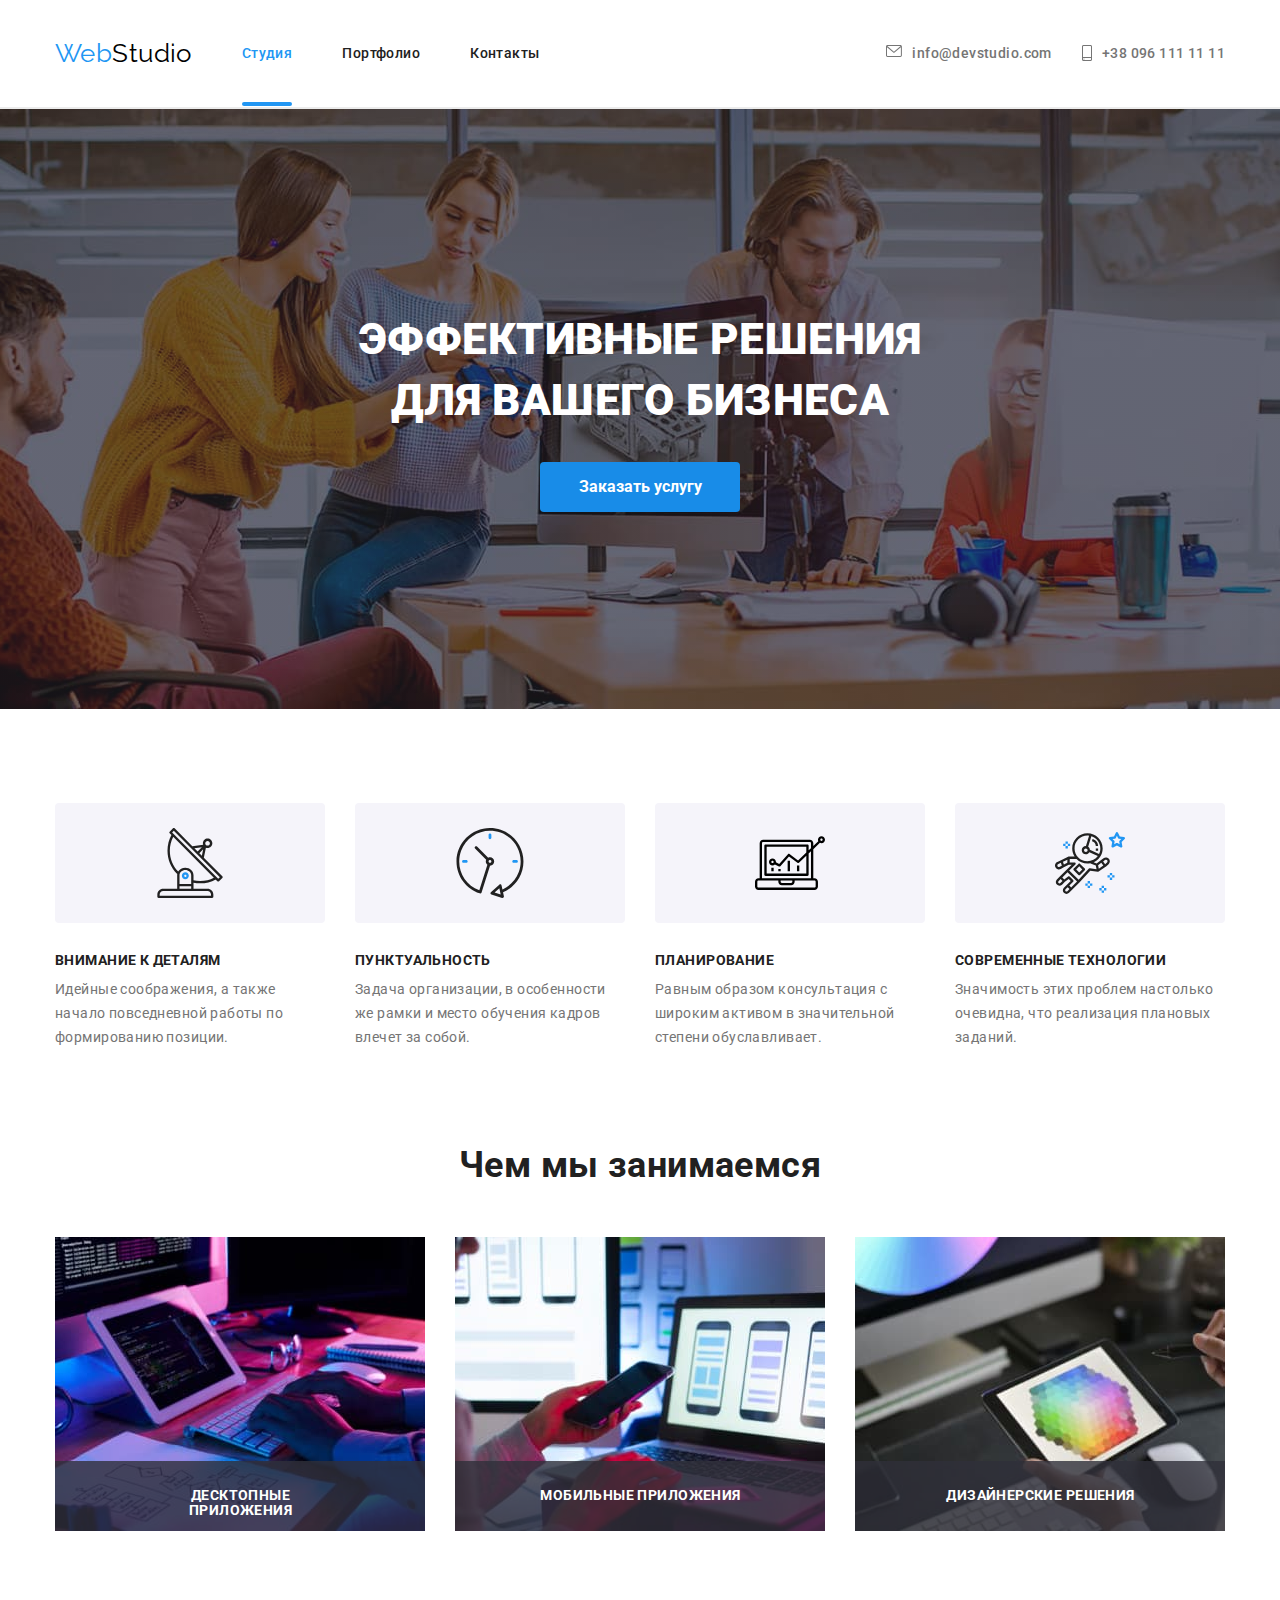
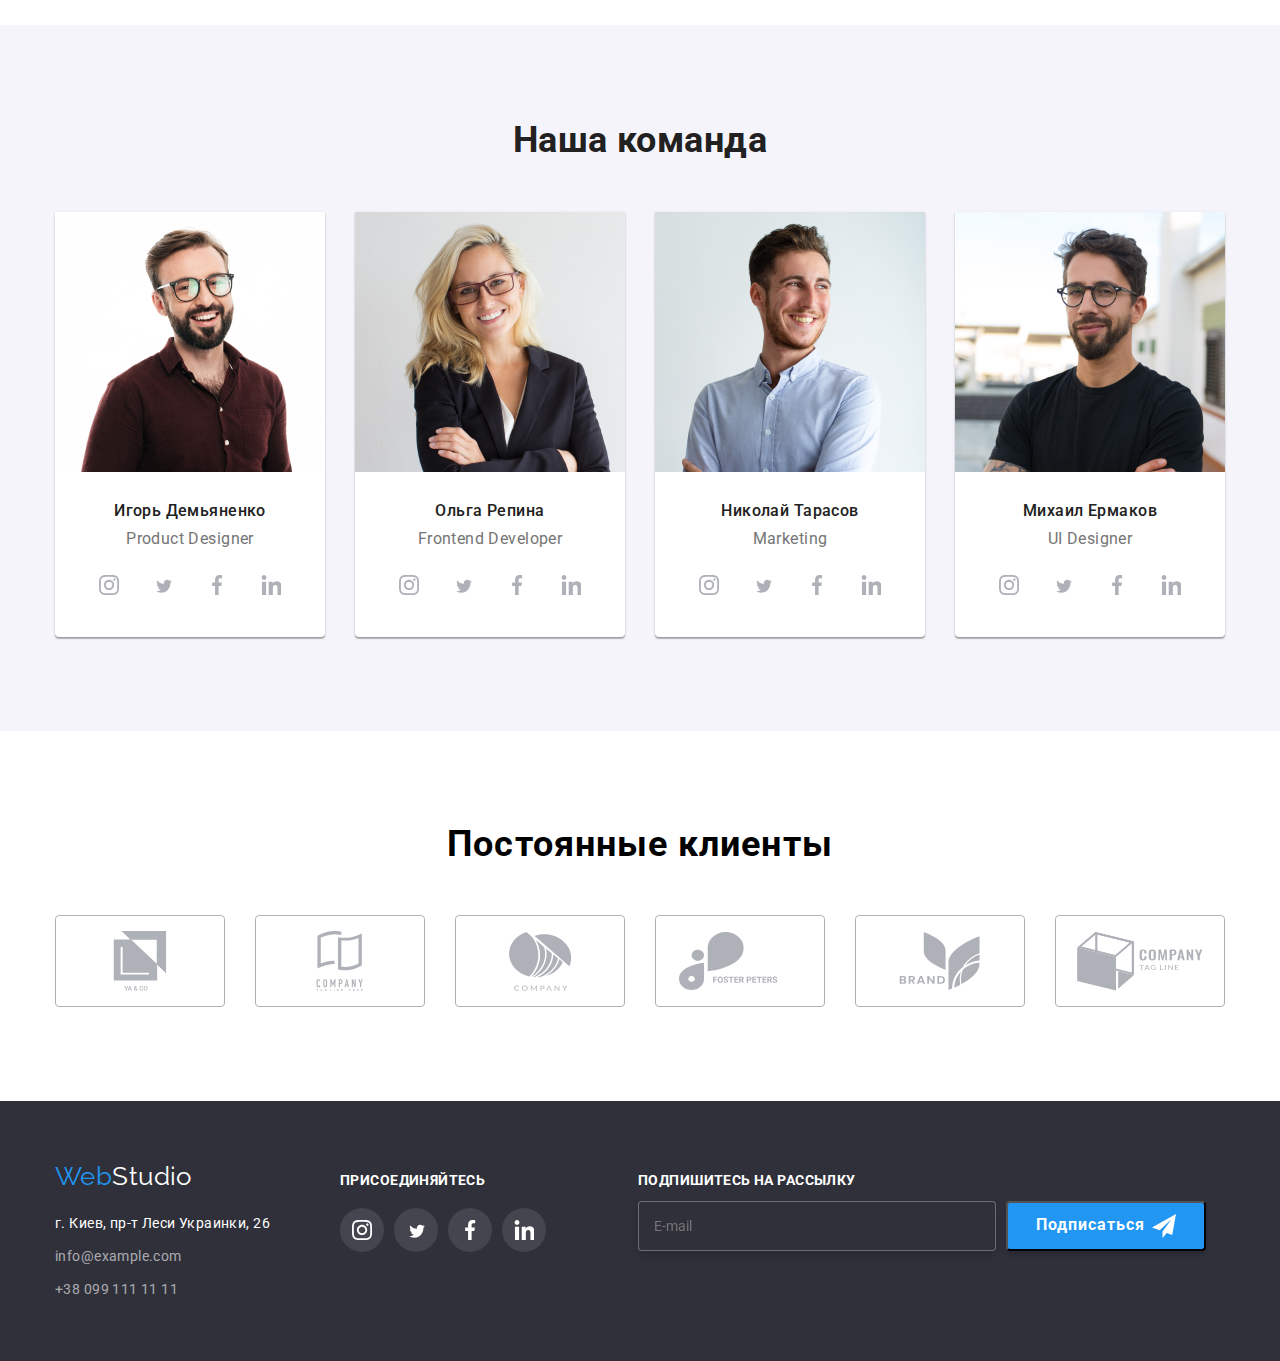
==== commit 894632f6: "добавляю свг иконки" ====
--- a/index.html
+++ b/index.html
@@ -619,31 +619,93 @@
                 </div>
                 <div class="subscribe">
                     <p class="subscribe-title">Подпишитесь на рассылку</p>
-                    <form>
-                        <label class="input">
+                    <form class="subscribe-form">
+                        <label class="subscribe-label">
                             <input
-                                type="email"
-                                name="email"
+                                type="mail"
+                                name="mail"
+                                class="subscribe-input"
                                 placeholder="E-mail"
+                                required
                             />
                         </label>
-                        <button type="submit">ПОДПИСАТЬСЯ</button>
+                        <button class="submit" type="submit">Подписаться<svg class="tg-icon" width="24" height="24">
+                                <use
+                                    href="./symbol-defs.svg#icon-telegram"
+                                ></use>
+                            </svg>
+                        </button>
                     </form>
                 </div>
             </div>
         </footer>
         <div class="backdrop is-hidden" data-modal>
             <div class="modal">
-                <button class="btn-close" data-modal-close>
+                <button class="btn-close" type="submit" data-modal-close>
                     <svg class="close-icon" width="18" height="18">
                         <use
                             href="/images-studio/icons.svg#icon-close-black"
                         ></use>
                     </svg>
                 </button>
-            </div>
+                <form action="#" class="form-conect">
+                    <p class="form-title">
+                        Оставьте свои данные, мы вам перезвоним
+                    </p>
+                    <div class="form-modal">
+                        <label for="name" class="label">Имя</label>
+                        <input
+                            class="input-form"
+                            type="text"
+                            name="name"
+                            id="name"
+                            required
+                        /><svg class="input-icon" width="18" height="18"><use href="./images-studio/icons.svg#icon-person-black"></use></svg>
+                    </div>
+                    <div class="form-modal">
+                        <label for="tel" class="label">Телефон</label>
+                        <input
+                            class="input-form"
+                            type="tel"
+                            name="tel"
+                            id="tel"
+                            required
+                        /><svg class="input-icon" width="18" height="18"><use href="./images-studio/icons.svg#icon-phone-black"></use></svg>
+                    </div>
+                    <div class="form-modal">
+                        <label for="mail" class="label">Почта</label>
+                        <input
+                            class="input-form"
+                            type="email"
+                            name="mail"
+                            id="mail"
+                        /><svg class="input-icon" width="18" height="18"><use href="./images-studio/icons.svg#icon-email-black"></use></svg>
+                    </div>
+                    <div class="form-modal">
+                        <label for="comment" class="label">Комментарий</label>                                                 
+                            <textarea
+                                name="comment"
+                                class="comment"
+                                id="comment"
+                                placeholder="Введите текст"></textarea>
+                    </div>
+                    <div class="form-checkbox">
+                        <label class="label" >
+                            <input 
+                            class="checkbox"
+                            type="checkbox" 
+                            name="checkbox"
+                                /><svg class="input-icon-check" width="16" height="15"><use href="./images-studio/icons.svg#icon-check"></use></svg>
+                            Соглашаюсь с рассылкой и принимаю Условия
+                                договора</label>
+                    </div>    
+                        <button 
+                            class="button-send" 
+                            type="submit">Отправить</button>
+                    </div>
+                </form>
         </div>
-        <!-- </div> -->
+        <!-- SKRIPT -->
         <script src="./js/modal.js"></script>
     </body>
 </html>
--- a/css/styles.css
+++ b/css/styles.css
@@ -35,6 +35,10 @@
     padding: 0;
     margin: 0;
 }
+button, input, a {
+    outline: none;
+    cursor: pointer;
+}
 h1,h2,h3,h4,p,ul{
     margin-top: 0;
     margin-bottom: 0;
@@ -57,14 +61,13 @@
     font-size: 26px;
     line-height: 1.2;
     text-decoration: none;
-    margin-right: 93px;
+    margin-right: 93modaltransition-property: color;
+    transition-duration: 250ms;
+    transition-timing-function: cubic-bezier(0.4, 0, 0.2, 1);
 }
 .logo:hover,
 .logo:focus {
     color: var(--accent-color);
-    transition-property: color;
-    transition-duration: 250ms;
-    transition-timing-function: cubic-bezier(0.4, 0, 0.2, 1);
 }
 .accent {
     color: var(--accent-color);
@@ -105,6 +108,9 @@
     font-size: 14px;
     line-height: 1.2;
     text-decoration: none;
+    transition-property: color;
+    transition-duration: 250ms;
+    transition-timing-function: cubic-bezier(0.4, 0, 0.2, 1);
 }
 
 .site-nav .link-current {
@@ -117,9 +123,6 @@
 .link-current:hover,
 .link-current:focus {
     color: var(--accent-color);
-    transition-property: color;
-    transition-duration: 250ms;
-    transition-timing-function: cubic-bezier(0.4, 0, 0.2, 1);
 }
 .link-current::after {
     position: absolute;
@@ -152,15 +155,16 @@
     display: flex;
     fill: currentColor;
     padding: 20px 0 20px 0;
+    transition-property: color;
+    transition-duration: 250ms;
+    transition-timing-function: cubic-bezier(0.4, 0, 0.2, 1);
 }
 .auth-item .mail:focus,
 .auth-item .mail:hover,
 .auth-item .phone:focus,
 .auth-item .phone:hover {
     color: var(--accent-color);
-    transition-property: color;
-    transition-duration: 250ms;
-    transition-timing-function: cubic-bezier(0.4, 0, 0.2, 1);
+    
 }
 .auth-item {
     margin-right: 30px;
@@ -217,18 +221,16 @@
     font-weight: 700;
     font-size: 16px;
     line-height: 1.8;
-    cursor: pointer;
     margin: 0 auto;
+    transition-property: background-color, 
+    color, 2250ms cubic-bezier(0.4, 0, 0.2, 1);
 }
 .hero-button:hover,
 .hero-button:focus {
     color: var(--accent-color);
     background-color: var(--white-color);
-    transition-property: background-color, color;
-    transition-duration: 250ms;
-    transition-timing-function: cubic-bezier(0.4, 0, 0.2, 1);
-  
 } 
+/* --------------backdrop------- */
 .backdrop {
     position: fixed;
     left: 0px;
@@ -238,23 +240,21 @@
     
     background-color: rgba(0, 0, 0, 0.2);
     transition: opacity 300ms linear;
-
 }
 .backdrop.is-hidden {
     visibility: hidden;
     pointer-events: none;
     opacity: 0;
-    
-    
-}
+}
+/* ----------modal----- */
 .modal {
     position: absolute;
     top: 50%;
     left: 50%;
     transform: translate(-50%, -50%);
-
+    padding: 40px;
     width: 528px;
-    height: 581px;
+    min-height: 581px;
 
     background-color: var(--white-color);
     box-shadow: 0px 1px 3px rgba(0, 0, 0, 0.12),
@@ -269,20 +269,122 @@
     width: 30px;
     height: 30px;
     padding: 8px;
-   
     border-radius: 50%;
     background: var(--white-color);
     border: 1px solid rgba(0, 0, 0, 0.1);
     display: flex;
     justify-content: center;
     align-items: center;
-}
-.close-icon {
-  
-  /* width: 18px;
-  height: 18px; */
-  
-}
+    outline: none;
+}
+.form-conect {
+    width: 448px;
+    min-height: 342px;
+    transition: border 250ms ;
+}
+.form-title {
+    width: 448px;
+    height: 23px;
+    margin-bottom: 12px;
+    font-weight: 700;
+    font-size: 20px;
+    line-height: 1.1;
+    text-align: center;
+    letter-spacing: 0.03em;
+    color: var(--second-accent-color);
+    top: 40px;
+    left: 40px;
+}
+.label {
+    display: block;
+    position: relative;
+}
+.input-form,
+.comment {
+    padding-left: 25px;
+    width: 100%;
+    height: 40px;
+    border:  1px solid rgba(33, 33, 33, 0.2);
+    border-radius: 4px;
+    transition: border 250ms cubic-bezier(0.4, 0, 0.2, 1);
+}
+.input-form:focus {
+    border: 1px solid var(--accent-color);
+    
+}
+.form-modal {
+    margin-bottom: 10px;
+    position: relative;
+}
+.comment {
+    resize: none;
+    height: 120px;
+    padding: 15px;
+    font-size: 14px;
+    line-height: 1.1px;
+    letter-spacing: 0.01em;
+    color: rgba(117, 117, 117, 0.5);
+}
+.comment::placeholder {
+    font-weight: 400;
+    font-size: 14px;
+    line-height: 1.1px;
+    letter-spacing: 0.01em;
+    color: rgba(117, 117, 117, 0.5);
+}
+.comment:focus {
+    border: 1px solid var(--accent-color);
+    
+}
+.input-icon {
+    position: absolute;
+    width: 18px;
+    height: 18px;
+    left: 10px;
+    top: 35px;
+    fill: var(--second-accent-color);
+}
+.input-icon-check {
+    bottom: 40px;
+}
+.form-checkbox {
+    width: 425px;
+    height: 24px; 
+    margin-left: 20px;
+    margin-bottom: 30px;
+    /* position: absolute;
+    transform: translate (-50%), (-50%); */
+    
+}
+.button-send {
+    position: absolute;
+    bottom: 30px;
+    left: 170px;
+    /* transform: translate (-50%), (-50%); */
+    display: flex; 
+    align-items: center; 
+    justify-content: center; 
+    width: 200px;
+    height: 50px;
+    margin: 0 auto;
+    outline: none;
+    background-color: var(--accent-color);
+    font-weight: 700;
+    font-size: 16px;
+    line-height: 1.8;
+    letter-spacing: 0.06em;
+    color: var(--white-color);
+    border-color: transparent;
+    box-shadow: 0px 1px 3px rgba(0, 0, 0, 0.12), 0px 1px 1px rgba(0, 0, 0, 0.14), 0px 2px 1px rgba(0, 0, 0, 0.2);
+    border-radius: 4px;
+    cursor: pointer;
+    transition: box-shadow 
+    250ms cubic-bezier(0.4, 0, 0.2, 1);
+}
+.button-send:hover {
+    box-shadow: (0px 4px 4px rgba(0, 0, 0, 0.25));
+}
+
 /* ------------SECTION----------------- */
 .section {
     padding: 94px 0px;
@@ -448,17 +550,18 @@
     background-color: var(--white-color);
     justify-content: center;
     align-items: center;
-    color: var(--white-color);
+    color: var(--white-color);  
+    transition-property: background-color;
+    transition-duration: 250ms;
+    transition-timing-function: cubic-bezier(0.4, 0, 0.2, 1);
 }
 .master-social-icon {
     fill: #AFB1B8;
+    
 }
 .master-social-link:hover,
 .master-social-link:focus {
     background-color: var(--accent-color);
-    transition-property: background-color;
-    transition-duration: 250ms;
-    transition-timing-function: cubic-bezier(0.4, 0, 0.2, 1);
 }
 .master-social-link:hover svg,
 .master-social-link:focus svg {
@@ -494,6 +597,9 @@
     border: 1px solid #AFB1B8;
     border-radius: 4px;
     fill: #AFB1B8;
+    transition-property: fill, border-color;
+    transition-duration: 250ms;
+    transition-timing-function: cubic-bezier(0.4, 0, 0.2, 1);
 }
 .clients-item:last-child {
     margin-right: 0;
@@ -503,15 +609,12 @@
 .clients-icon:hover,
 .clients-icon:focus {
     fill: var(--accent-color);
-    border-color: var(--accent-color);
-    transition-property: fill, border-color;
-    transition-duration: 250ms;
-    transition-timing-function: cubic-bezier(0.4, 0, 0.2, 1);
+    border-color: var(--accent-color); 
 }
 /* ---------------FOOTER-------------- */
 .footer-container {
     display: flex;
-  align-items: baseline;
+    align-items: baseline;
 }
 .footer {
     background-color: var(--hero-background-color);
@@ -523,12 +626,12 @@
     margin-bottom: 20px;
     display: flex;
     text-decoration: none;
+    transition-property: color;
+    transition-duration: 250ms;
+    transition-timing-function: cubic-bezier(0.4, 0, 0.2, 1);
 }
 .footer .logo:hover {
     color: var(--accent-color);
-    transition-property: color;
-    transition-duration: 250ms;
-    transition-timing-function: cubic-bezier(0.4, 0, 0.2, 1);
 }
 .footer-address,
 .footer-mail,
@@ -543,15 +646,15 @@
     color: rgba(255, 255, 255, 0.6);
     display: block;
     text-decoration: none;
+    transition-property: color;
+    transition-duration: 250ms;
+    transition-timing-function: cubic-bezier(0.4, 0, 0.2, 1);
 }
 .footer-mail:hover,
 .footer-phone:hover,
 .footer-mail:focus,
 .footer-phone:focus {
     color: var(--accent-color);
-    transition-property: color;
-    transition-duration: 250ms;
-    transition-timing-function: cubic-bezier(0.4, 0, 0.2, 1);
 }
 .footer-address,
 .footer-mail {
@@ -573,6 +676,9 @@
 }
 .footer .master-social-link {
     background: rgba(255, 255, 255, 0.1);
+    transition-property: background-color;
+    transition-duration: 250ms;
+    transition-timing-function: cubic-bezier(0.4, 0, 0.2, 1);
 }
 
 .footer .master-social-icon {
@@ -581,13 +687,12 @@
 .master-social-link:hover,
 .master-social-link:focus{
     background-color: var(--accent-color);
-    transition-property: background-color;
-    transition-duration: 250ms;
-    transition-timing-function: cubic-bezier(0.4, 0, 0.2, 1);
-}
+}
+/* ------------subscribe----- */
 .subscribe {
     margin-left: 93px;
-    position: relative;
+    display: inline-block;
+    justify-content: ;
 }
 .subscribe-title {
     font-weight: 700;
@@ -598,20 +703,49 @@
     margin-bottom: 20px;
     color: var(--white-color);
 }
-.input {
-    position: absolute;
+.subscribe-form {
+    display: flex;
+}
+.subscribe-input {
     width: 358px;
-    height: 50px;   
-
-
+    height: 50px;  
+    margin-right: 10px;
+    padding-left: 15px; 
+    background-color: var(--hero-background-color);
     border: 1px solid rgba(255, 255, 255, 0.3);
     filter: drop-shadow(0px 4px 4px rgba(0, 0, 0, 0.15));
     border-radius: 4px;
 }
+
 .submit {
-    display: block;
-
-}
+    position: relative;
+    width: 200px;
+    height: 50px;
+    background-color: var(--accent-color);
+    box-shadow: 0px 4px 4px rgba(0, 0, 0, 0.15);
+    border-radius: 4px;
+    
+    font-weight: 700;
+    font-size: 16px;
+    line-height: 1.8;
+    align-items: center;
+    text-align: start;
+    padding-left: 28px;
+    letter-spacing: 0.06em;
+    color: var(--white-color);
+     transition-property: border-color;
+    transition-duration: 250ms;
+    transition-timing-function: cubic-bezier(0.4, 0, 0.2, 1);
+}
+.submit:focus {
+    border-color: var(--accent-color);
+}
+.tg-icon {
+    position: absolute;
+    top: 11px;
+    right: 28px;
+}
+
 /* ------PORTFOLIO------------- */
 .buttons {
     color: var(--title-text-color);
@@ -625,6 +759,9 @@
     border-color: transparent;
     min-height: 38px;
     cursor: pointer;
+    transition-property: background-color, box-shadow;
+    transition-duration: 250ms;
+    transition-timing-function: cubic-bezier(0.4, 0, 0.2, 1);
 }
 .btn-item {
     margin-right: 8px;
@@ -637,9 +774,6 @@
     color: var(--white-color);
     background-color: var(--accent-color);
     box-shadow: 0px 4px 4px rgba(0, 0, 0, 0.25);
-    transition-property: background-color, box-shadow;
-    transition-duration: 250ms;
-    transition-timing-function: cubic-bezier(0.4, 0, 0.2, 1);
 }
 .buttons-filter {
     display: flex;
@@ -697,16 +831,16 @@
     margin-bottom: 30px;
     width: 370px;
     width: calc((100% - 2 * 30px) / 3);
-    
+    transition-property: box-shadow;
+    transition-duration: 250ms;
+    transition-timing-function: cubic-bezier(0.4, 0, 0.2, 1);
 }
 .filter-item:hover,
 .filter-item:focus {
     box-shadow: 0px 1px 1px rgba(0, 0, 0, 0.12),
     0px 4px 4px rgba(0, 0, 0, 0.06),
     1px 4px 6px rgba(0, 0, 0, 0.16);
-    transition-property: box-shadow;
-    transition-duration: 250ms;
-    transition-timing-function: cubic-bezier(0.4, 0, 0.2, 1);;
+    
 }
 .filter-item:nth-child(3n) {
     margin-right: 0;
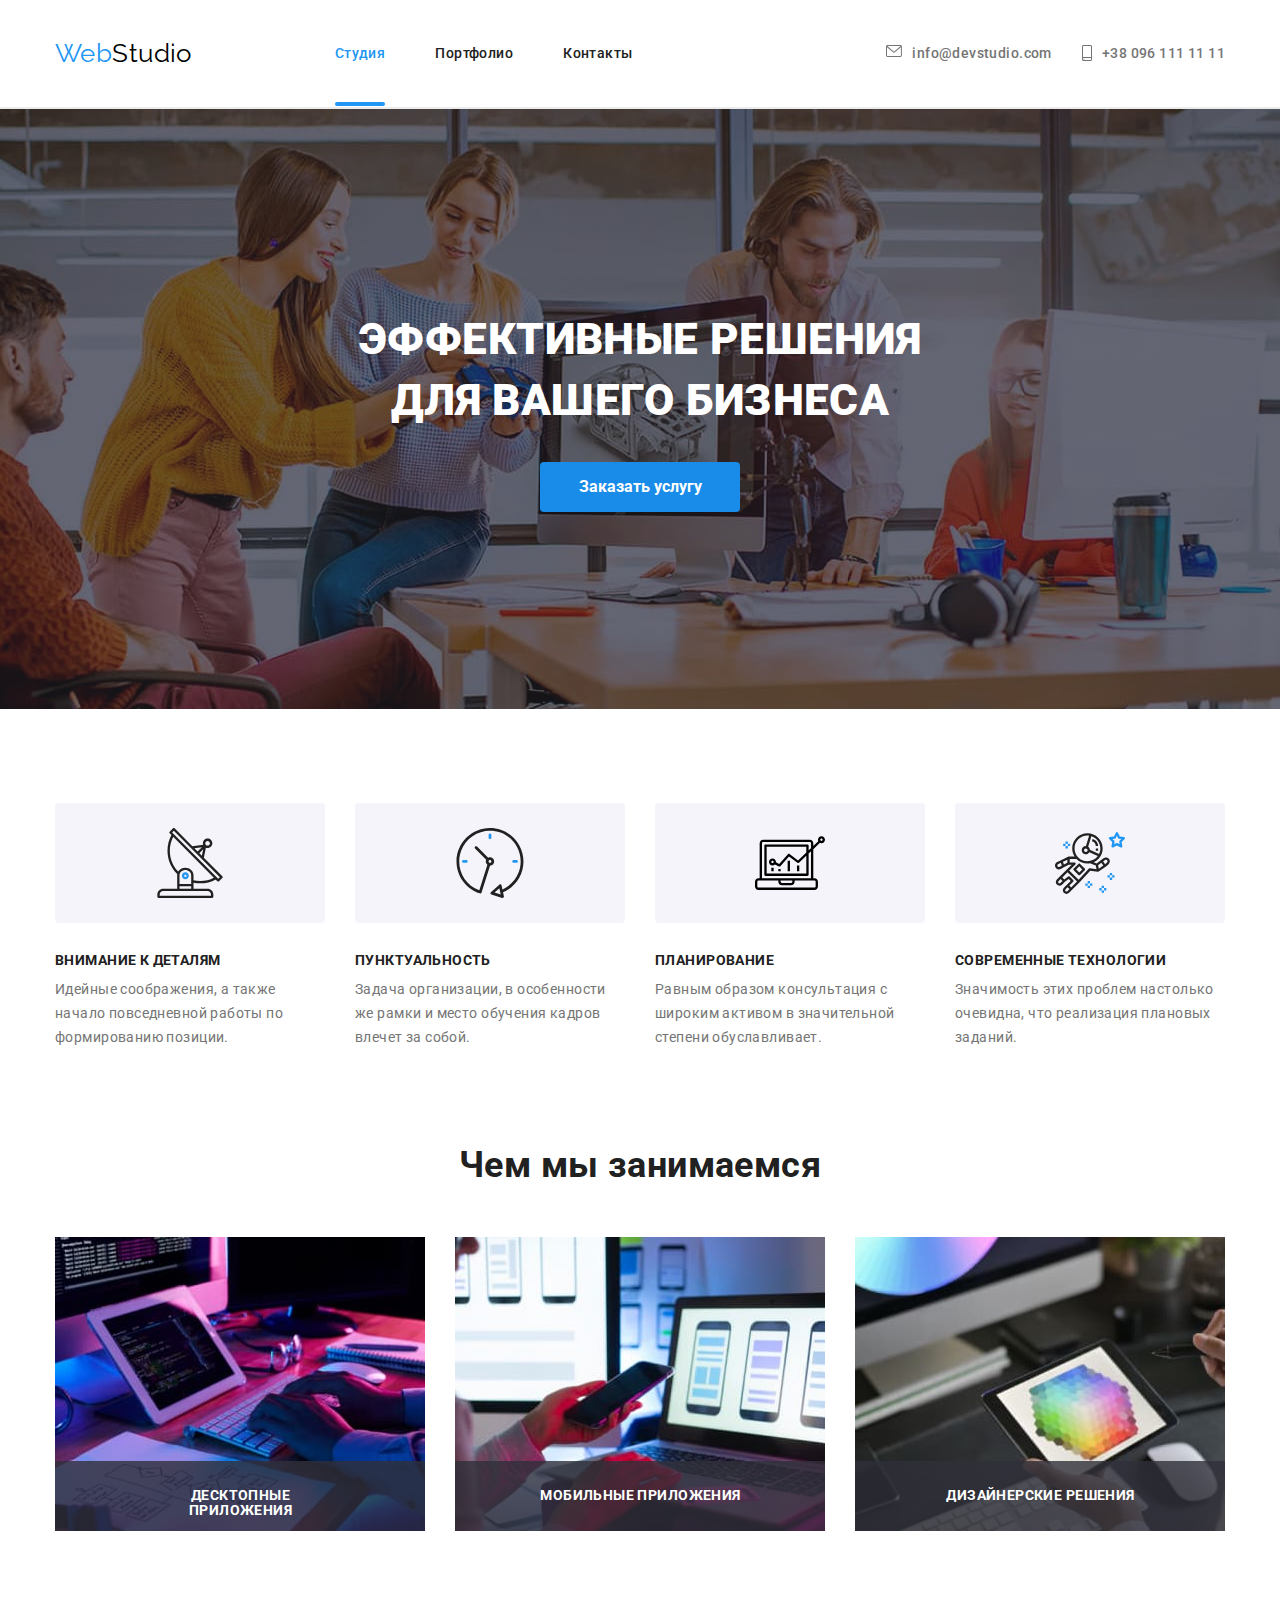
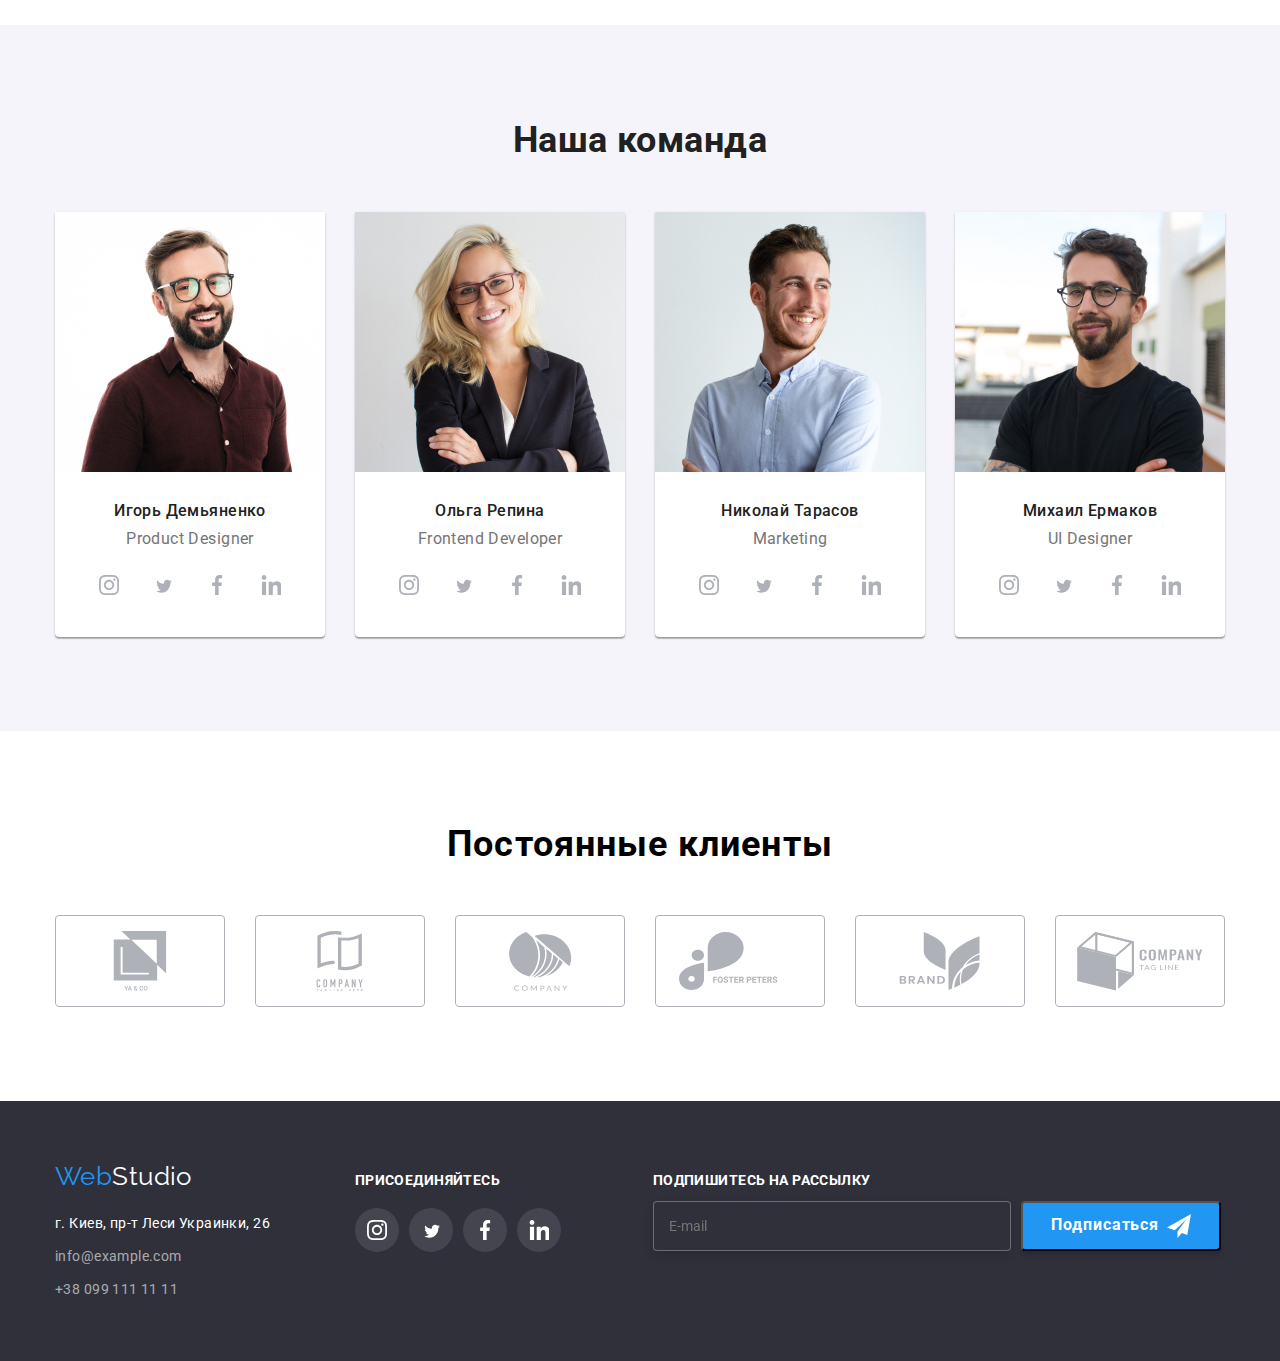
==== commit 9dced421: "не срабатывает visually hidden" ====
--- a/index.html
+++ b/index.html
@@ -629,7 +629,12 @@
                                 required
                             />
                         </label>
-                        <button class="submit" type="submit">Подписаться<svg class="tg-icon" width="24" height="24">
+                        <button class="submit" type="submit">
+                            Подписаться<svg
+                                class="tg-icon"
+                                width="24"
+                                height="24"
+                            >
                                 <use
                                     href="./symbol-defs.svg#icon-telegram"
                                 ></use>
@@ -654,57 +659,86 @@
                     </p>
                     <div class="form-modal">
                         <label for="name" class="label">Имя</label>
-                        <input
-                            class="input-form"
-                            type="text"
-                            name="name"
-                            id="name"
-                            required
-                        /><svg class="input-icon" width="18" height="18"><use href="./images-studio/icons.svg#icon-person-black"></use></svg>
+                        <div class="input-wrap">
+                            <input
+                                class="input-form"
+                                type="text"
+                                name="name"
+                                id="name"
+                                required
+                            /><svg class="input-icon" width="18" height="18">
+                                <use
+                                    href="./images-studio/icons.svg#icon-person-black"
+                                ></use>
+                            </svg>
+                        </div>
                     </div>
                     <div class="form-modal">
                         <label for="tel" class="label">Телефон</label>
-                        <input
-                            class="input-form"
-                            type="tel"
-                            name="tel"
-                            id="tel"
-                            required
-                        /><svg class="input-icon" width="18" height="18"><use href="./images-studio/icons.svg#icon-phone-black"></use></svg>
+                        <div class="input-wrap">
+                            <input
+                                class="input-form"
+                                type="tel"
+                                name="tel"
+                                id="tel"
+                                required
+                            /><svg class="input-icon" width="18" height="18">
+                                <use
+                                    href="./images-studio/icons.svg#icon-phone-black"
+                                ></use>
+                            </svg>
+                        </div>
                     </div>
                     <div class="form-modal">
                         <label for="mail" class="label">Почта</label>
-                        <input
-                            class="input-form"
-                            type="email"
-                            name="mail"
-                            id="mail"
-                        /><svg class="input-icon" width="18" height="18"><use href="./images-studio/icons.svg#icon-email-black"></use></svg>
+                        <div class="input-wrap">
+                            <input
+                                class="input-form"
+                                type="email"
+                                name="mail"
+                                id="mail"
+                            /><svg class="input-icon" width="18" height="18">
+                                <use
+                                    href="./images-studio/icons.svg#icon-email-black"
+                                ></use>
+                            </svg>
+                        </div>
                     </div>
                     <div class="form-modal">
-                        <label for="comment" class="label">Комментарий</label>                                                 
-                            <textarea
-                                name="comment"
-                                class="comment"
-                                id="comment"
-                                placeholder="Введите текст"></textarea>
+                        <label for="comment" class="label">Комментарий</label>
+                        <textarea
+                            name="comment"
+                            class="comment"
+                            id="comment"
+                            placeholder="Введите текст"
+                        ></textarea>
                     </div>
                     <div class="form-checkbox">
-                        <label class="label" >
-                            <input 
-                            class="checkbox"
-                            type="checkbox" 
-                            name="checkbox"
-                                /><svg class="input-icon-check" width="16" height="15"><use href="./images-studio/icons.svg#icon-check"></use></svg>
-                            Соглашаюсь с рассылкой и принимаю Условия
-                                договора</label>
-                    </div>    
-                        <button 
-                            class="button-send" 
-                            type="submit">Отправить</button>
+                        <input
+                            class="modal-checkbox visually-hidden"
+                            type="checkbox"
+                            name="agree"
+                            id="agree"
+                        />
+                        <label for="agree" class="checktext">
+                            <span
+                                ><svg
+                                    class="input-icon-check"
+                                    width="15"
+                                    height="15"
+                                >
+                                    <use
+                                        href="./images-studio/icons.svg#icon-check"
+                                    ></use></svg></span
+                            >Соглашаюсь с рассылкой и принимаю Условия
+                            договора</label
+                        >
                     </div>
+                    <button class="button-send" type="submit">Отправить</button>
                 </form>
+            </div>
         </div>
+
         <!-- SKRIPT -->
         <script src="./js/modal.js"></script>
     </body>
--- a/css/styles.css
+++ b/css/styles.css
@@ -61,7 +61,8 @@
     font-size: 26px;
     line-height: 1.2;
     text-decoration: none;
-    margin-right: 93modaltransition-property: color;
+    margin-right: 93px;
+    transition-property: color;
     transition-duration: 250ms;
     transition-timing-function: cubic-bezier(0.4, 0, 0.2, 1);
 }
@@ -116,7 +117,6 @@
 .site-nav .link-current {
     color: var(--accent-color);
     position: relative;
-  
 }
 .site-nav .link:hover,
 .site-nav .link:focus,
@@ -301,22 +301,26 @@
 }
 .input-form,
 .comment {
-    padding-left: 25px;
+    padding-left: 40px;
     width: 100%;
     height: 40px;
     border:  1px solid rgba(33, 33, 33, 0.2);
     border-radius: 4px;
     transition: border 250ms cubic-bezier(0.4, 0, 0.2, 1);
 }
-.input-form:focus {
+.input-form:focus,
+.comment:focus {
     border: 1px solid var(--accent-color);
     
+}
+.input-form:focus +.input-icon {
+    fill: var(--accent-color);
 }
 .form-modal {
     margin-bottom: 10px;
-    position: relative;
 }
 .comment {
+    outline: none;
     resize: none;
     height: 120px;
     padding: 15px;
@@ -332,35 +336,50 @@
     letter-spacing: 0.01em;
     color: rgba(117, 117, 117, 0.5);
 }
-.comment:focus {
-    border: 1px solid var(--accent-color);
-    
-}
+
+.input-wrap {
+    position: relative;
+}
+
 .input-icon {
     position: absolute;
     width: 18px;
     height: 18px;
-    left: 10px;
-    top: 35px;
+    top: 50%;
+    left: 15px;
+    transform: translateY(-50%);
     fill: var(--second-accent-color);
 }
+
+.checktext {
+    font-weight: 400;
+    font-size: 14px;
+    line-height: 1.7;
+    color: var(--primary-text-color);
+    display: flex;
+    align-items: center;
+}
+.checktext span {
+    width: 15px;
+    height: 15px;
+    border: 2px solid var(--title-text-color);
+    border-radius: 2px;
+    margin-right: 5px;
+    display: flex;
+    align-items: center;
+    justify-content: center;
+}
+.modal-checkbox:checked + .checktext span svg{
+    fill: var(--accent-color);
+    border: none;
+} 
 .input-icon-check {
-    bottom: 40px;
-}
-.form-checkbox {
-    width: 425px;
-    height: 24px; 
-    margin-left: 20px;
-    margin-bottom: 30px;
-    /* position: absolute;
-    transform: translate (-50%), (-50%); */
-    
+    fill: transparent;
 }
 .button-send {
     position: absolute;
     bottom: 30px;
     left: 170px;
-    /* transform: translate (-50%), (-50%); */
     display: flex; 
     align-items: center; 
     justify-content: center; 
@@ -384,7 +403,6 @@
 .button-send:hover {
     box-shadow: (0px 4px 4px rgba(0, 0, 0, 0.25));
 }
-
 /* ------------SECTION----------------- */
 .section {
     padding: 94px 0px;
@@ -451,7 +469,6 @@
 }
 .works-cover {
     position: relative;
-    /* Transform: translateY(-50%); */
     display: flex;
     justify-content: center;
     align-items: center;
@@ -566,7 +583,6 @@
 .master-social-link:hover svg,
 .master-social-link:focus svg {
     fill: var(--white-color);
-    
 }
 /* --------------CLIENTS---------------------- */
 .section-clients {
@@ -692,7 +708,6 @@
 .subscribe {
     margin-left: 93px;
     display: inline-block;
-    justify-content: ;
 }
 .subscribe-title {
     font-weight: 700;
@@ -733,7 +748,7 @@
     padding-left: 28px;
     letter-spacing: 0.06em;
     color: var(--white-color);
-     transition-property: border-color;
+    transition-property: border-color;
     transition-duration: 250ms;
     transition-timing-function: cubic-bezier(0.4, 0, 0.2, 1);
 }
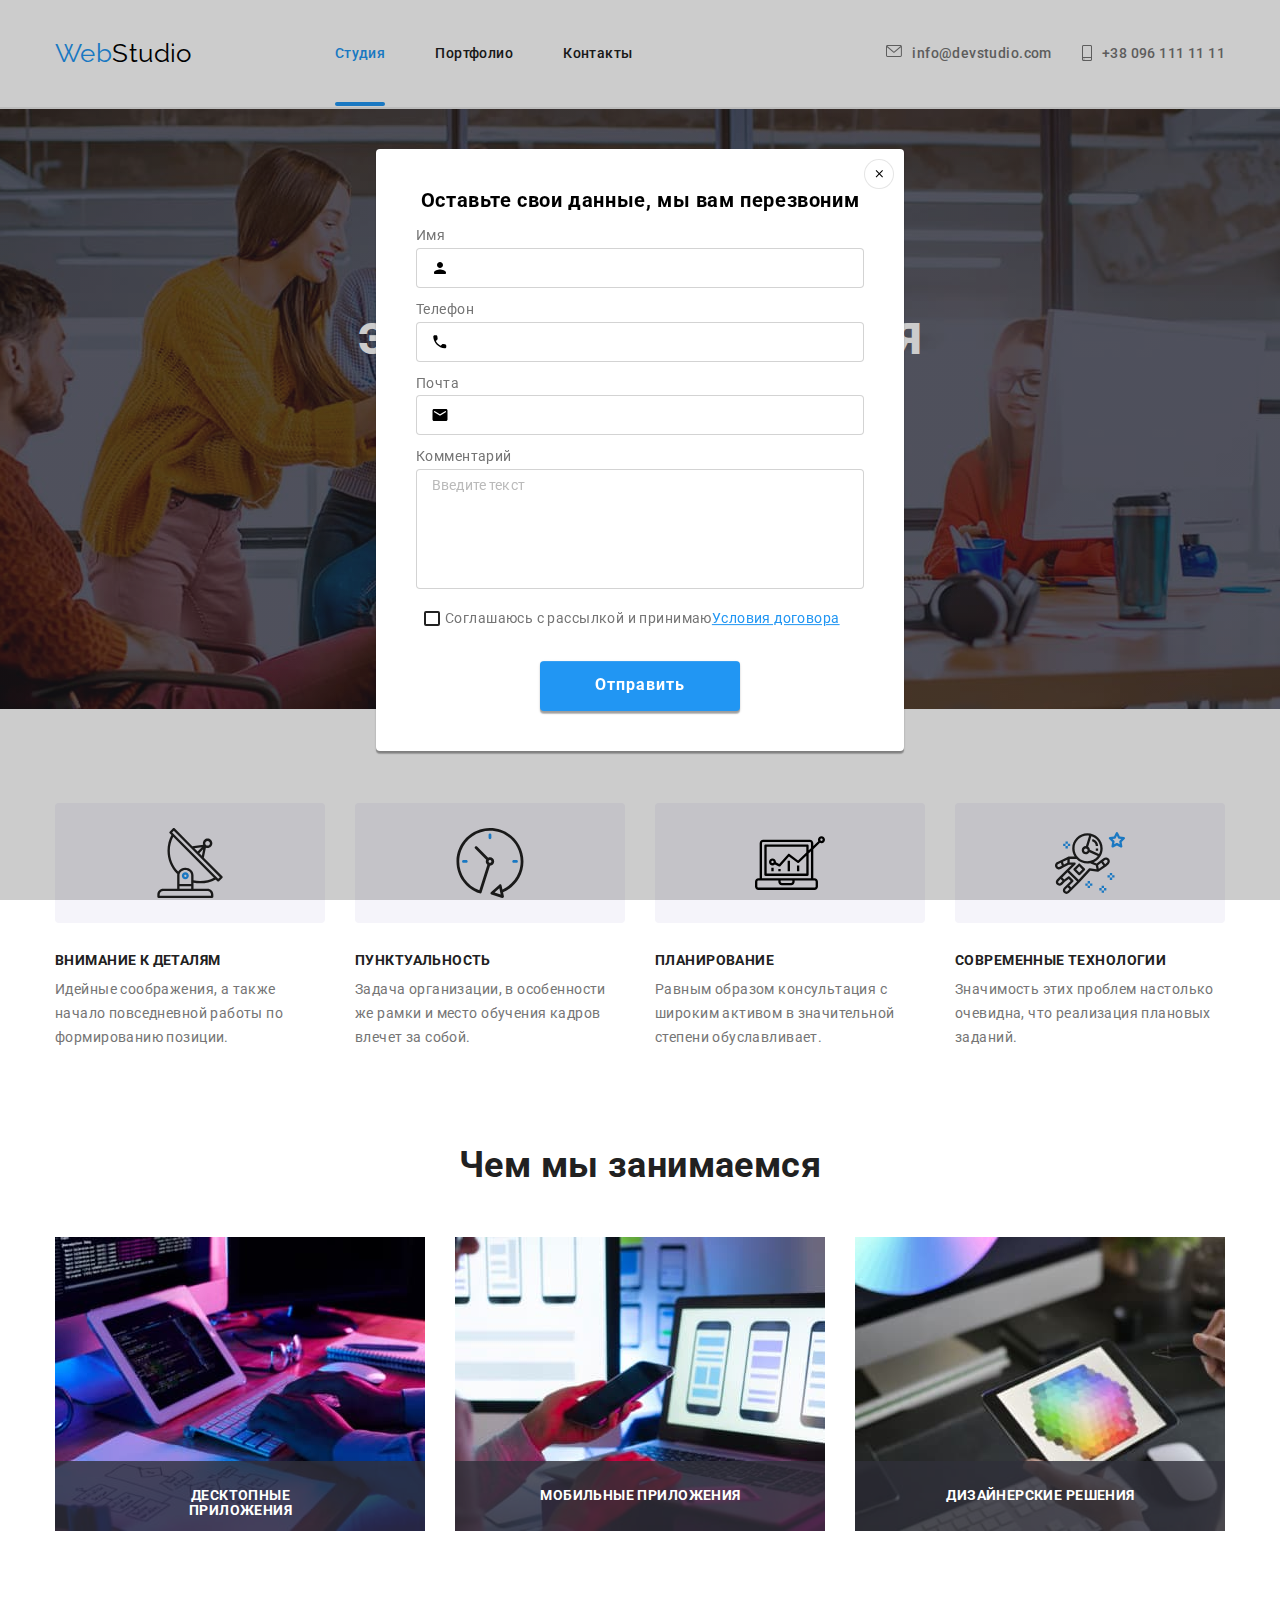
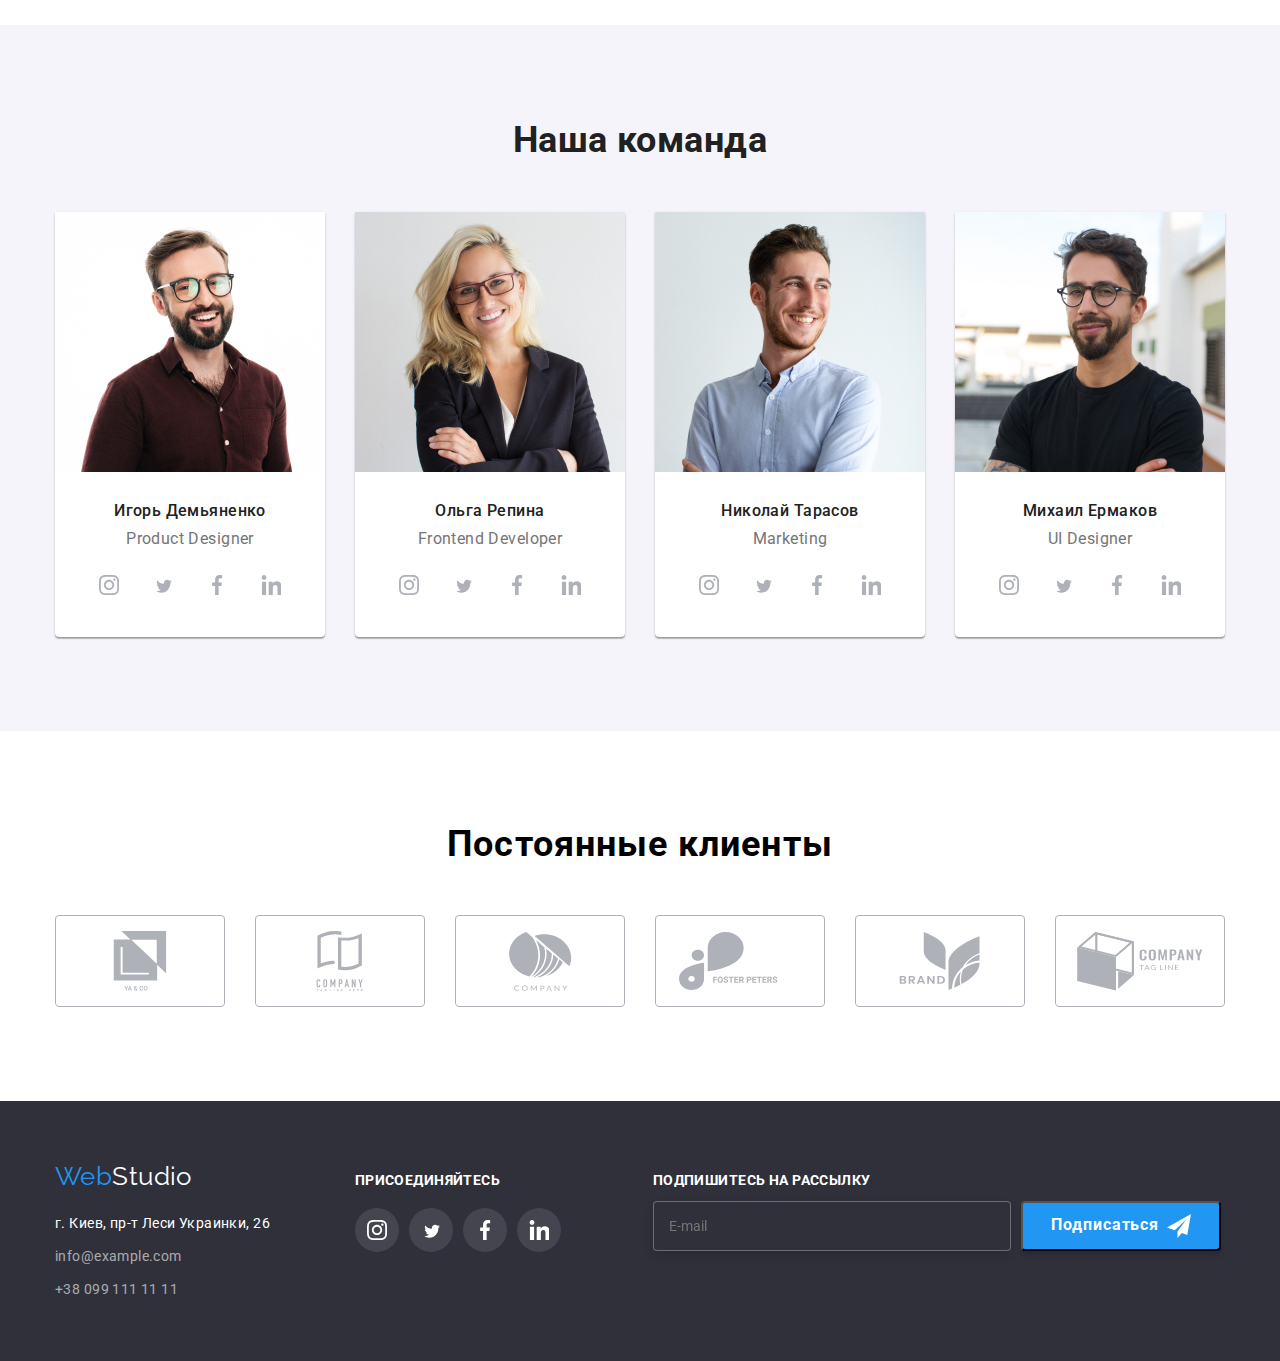
==== commit 695a171f: "правки в дз 6" ====
--- a/index.html
+++ b/index.html
@@ -644,12 +644,12 @@
                 </div>
             </div>
         </footer>
-        <div class="backdrop is-hidden" data-modal>
+        <div class="backdrop" data-modal>
             <div class="modal">
                 <button class="btn-close" type="submit" data-modal-close>
                     <svg class="close-icon" width="18" height="18">
                         <use
-                            href="/images-studio/icons.svg#icon-close-black"
+                            href="./images-studio/icons.svg#icon-close-black"
                         ></use>
                     </svg>
                 </button>
@@ -713,32 +713,27 @@
                             placeholder="Введите текст"
                         ></textarea>
                     </div>
-                    <div class="form-checkbox">
+                    <div class="form-modal">
                         <input
+                            type="checkbox"
                             class="modal-checkbox visually-hidden"
-                            type="checkbox"
                             name="agree"
                             id="agree"
                         />
                         <label for="agree" class="checktext">
                             <span
-                                ><svg
-                                    class="input-icon-check"
-                                    width="15"
-                                    height="15"
-                                >
+                                ><svg class="icon-check" width="16" height="15">
                                     <use
                                         href="./images-studio/icons.svg#icon-check"
                                     ></use></svg></span
-                            >Соглашаюсь с рассылкой и принимаю Условия
-                            договора</label
+                            >Соглашаюсь с рассылкой и принимаю<a class="agree-link">Условия
+                            договора<a></label
                         >
                     </div>
                     <button class="button-send" type="submit">Отправить</button>
                 </form>
             </div>
         </div>
-
         <!-- SKRIPT -->
         <script src="./js/modal.js"></script>
     </body>
--- a/css/styles.css
+++ b/css/styles.css
@@ -319,6 +319,7 @@
 .form-modal {
     margin-bottom: 10px;
 }
+
 .comment {
     outline: none;
     resize: none;
@@ -336,11 +337,9 @@
     letter-spacing: 0.01em;
     color: rgba(117, 117, 117, 0.5);
 }
-
 .input-wrap {
     position: relative;
 }
-
 .input-icon {
     position: absolute;
     width: 18px;
@@ -350,17 +349,18 @@
     transform: translateY(-50%);
     fill: var(--second-accent-color);
 }
-
 .checktext {
-    font-weight: 400;
     font-size: 14px;
     line-height: 1.7;
     color: var(--primary-text-color);
     display: flex;
     align-items: center;
+    margin-left: 8px;
+    margin-top: 10px;
+    margin-bottom: 30px;
 }
 .checktext span {
-    width: 15px;
+    width: 16px;
     height: 15px;
     border: 2px solid var(--title-text-color);
     border-radius: 2px;
@@ -369,17 +369,26 @@
     align-items: center;
     justify-content: center;
 }
-.modal-checkbox:checked + .checktext span svg{
-    fill: var(--accent-color);
-    border: none;
+.modal-checkbox:checked + .checktext svg{
+    fill: var(--white-color);
+    background-color: var(--accent-color);
 } 
-.input-icon-check {
+.modal-checkbox:checked + .checktext span{
+    background-color: var(--accent-color);
+    border-color: transparent;
+}
+.icon-check {
     fill: transparent;
 }
+.modal-checkbox.visually-hidden {
+    visibility: hidden;
+    position: absolute;
+}
+.agree-link {
+    color: var(--accent-color);
+    text-decoration: underline;
+}
 .button-send {
-    position: absolute;
-    bottom: 30px;
-    left: 170px;
     display: flex; 
     align-items: center; 
     justify-content: center; 
@@ -394,13 +403,17 @@
     letter-spacing: 0.06em;
     color: var(--white-color);
     border-color: transparent;
-    box-shadow: 0px 1px 3px rgba(0, 0, 0, 0.12), 0px 1px 1px rgba(0, 0, 0, 0.14), 0px 2px 1px rgba(0, 0, 0, 0.2);
+    box-shadow: 
+    0px 1px 3px rgba(0, 0, 0, 0.12),
+    0px 1px 1px rgba(0, 0, 0, 0.14),
+    0px 2px 1px rgba(0, 0, 0, 0.2);
     border-radius: 4px;
     cursor: pointer;
     transition: box-shadow 
     250ms cubic-bezier(0.4, 0, 0.2, 1);
 }
-.button-send:hover {
+.button-send:hover,
+.button-send:focus {
     box-shadow: (0px 4px 4px rgba(0, 0, 0, 0.25));
 }
 /* ------------SECTION----------------- */
@@ -730,8 +743,9 @@
     border: 1px solid rgba(255, 255, 255, 0.3);
     filter: drop-shadow(0px 4px 4px rgba(0, 0, 0, 0.15));
     border-radius: 4px;
-}
-
+    font-size: 14px;
+    color: var(--white-color);
+}
 .submit {
     position: relative;
     width: 200px;
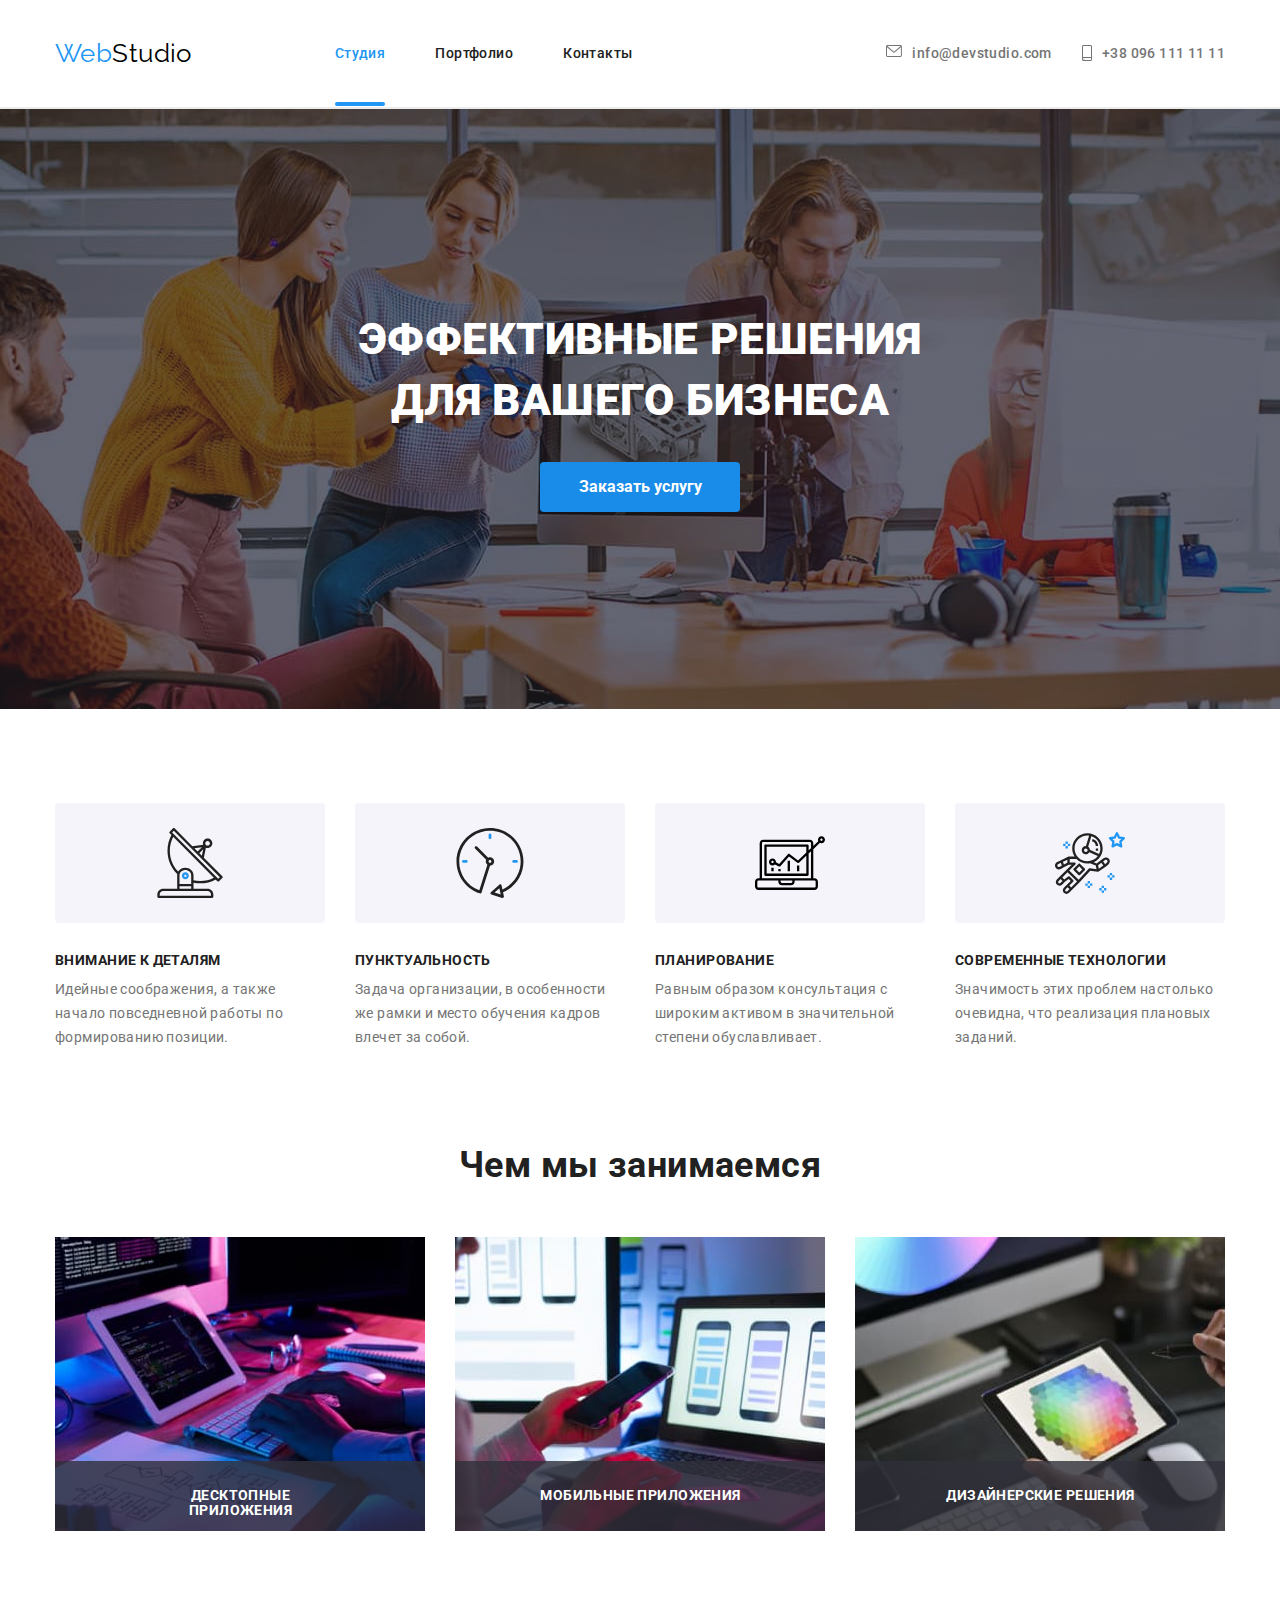
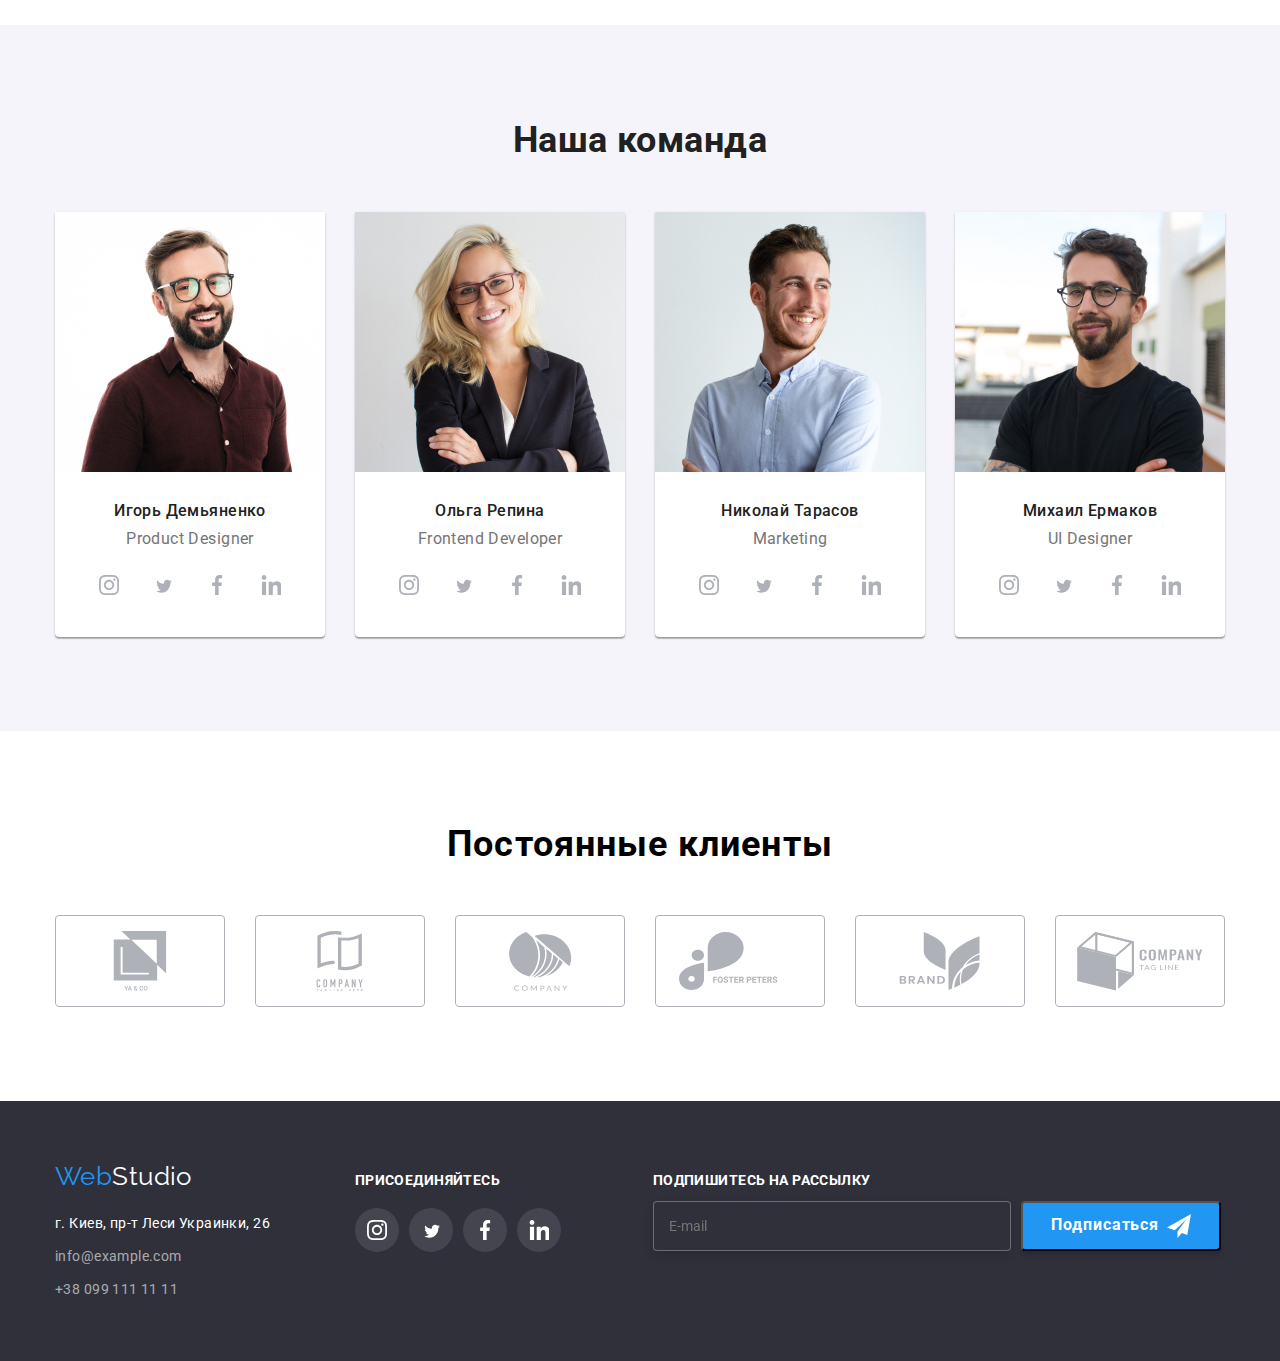
==== commit 739f0340: "забыла вернуть бекдропу "хиден"" ====
--- a/index.html
+++ b/index.html
@@ -644,7 +644,7 @@
                 </div>
             </div>
         </footer>
-        <div class="backdrop" data-modal>
+        <div class="backdrop is-hidden" data-modal>
             <div class="modal">
                 <button class="btn-close" type="submit" data-modal-close>
                     <svg class="close-icon" width="18" height="18">
